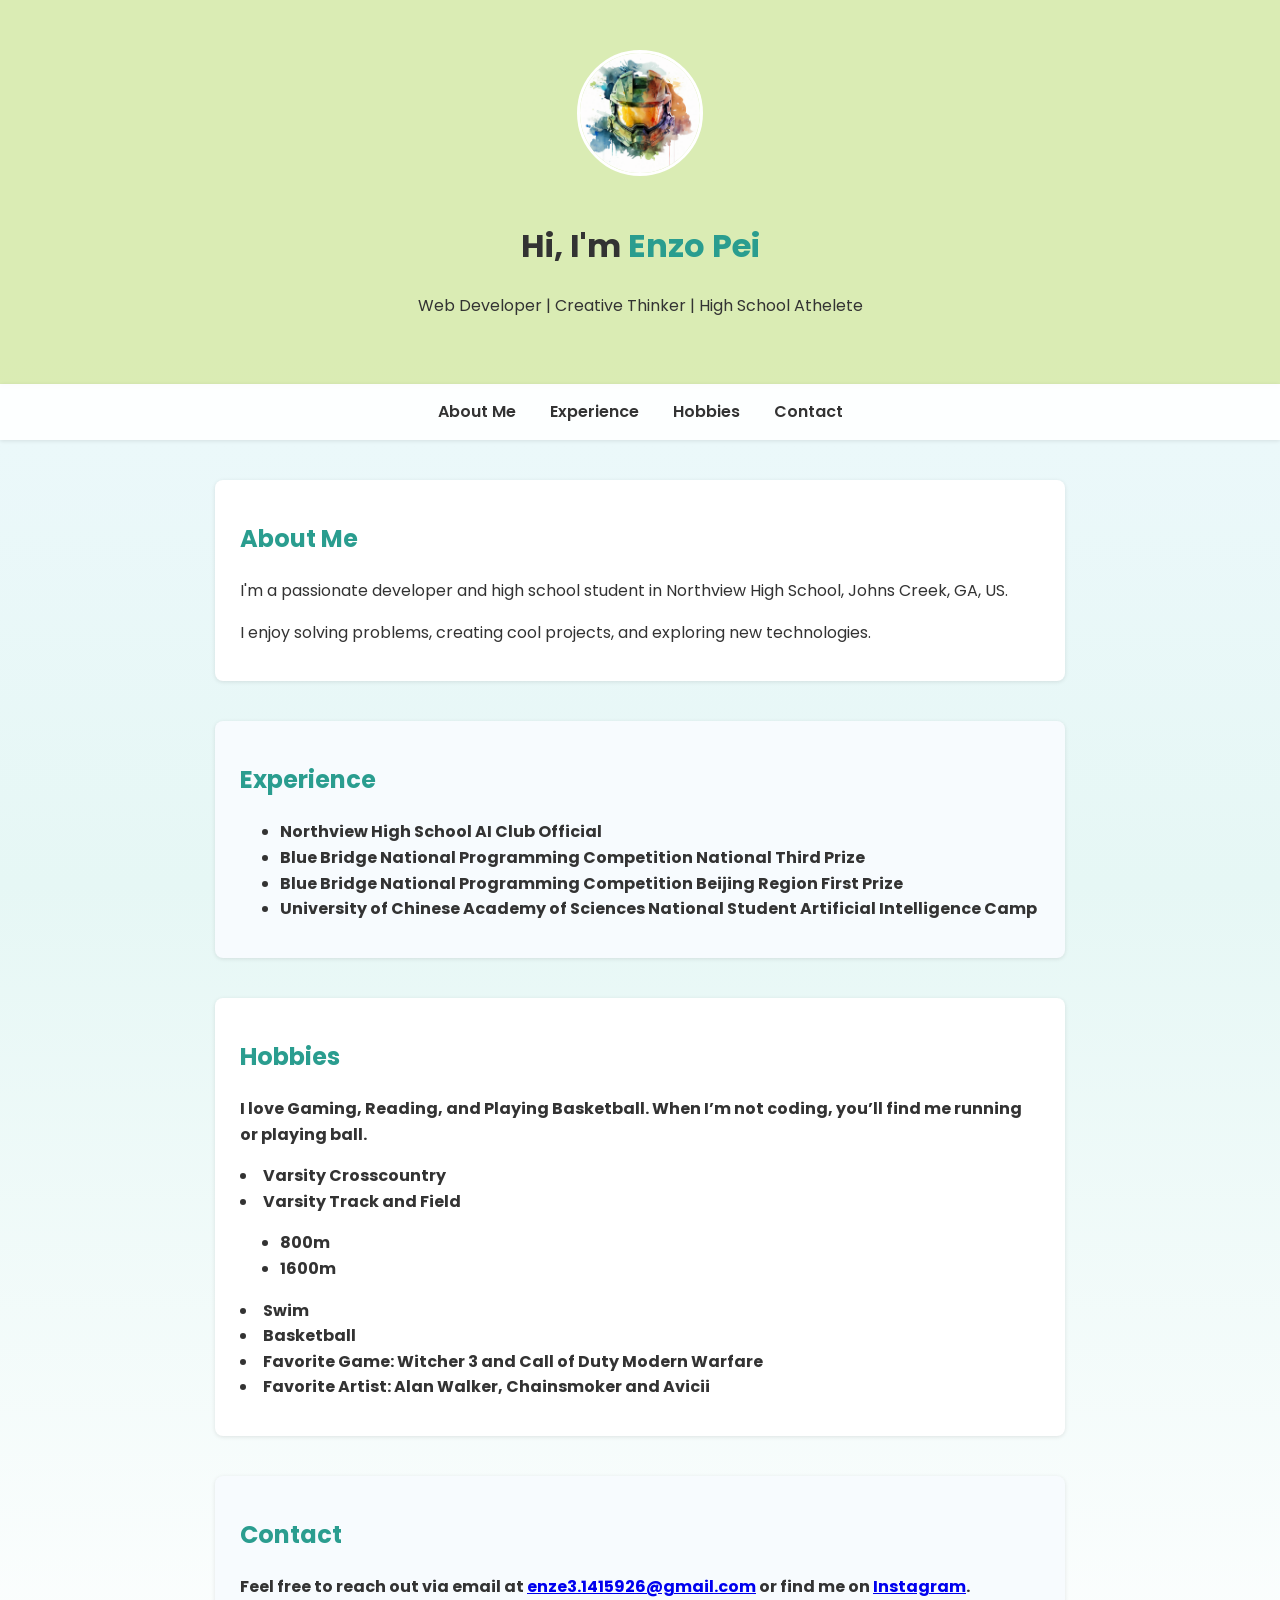
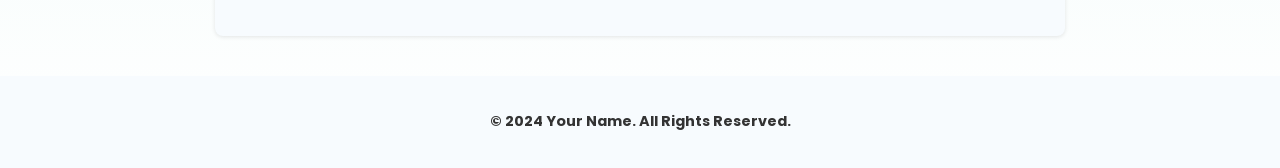
==== index.html @ a7d37947 "Add files via upload" ====
<!DOCTYPE html>
<html lang="en">
<head>
  <meta charset="UTF-8">
  <meta name="viewport" content="width=device-width, initial-scale=1.0">
  <title>Personal Website</title>
  <link rel="stylesheet" href="styles.css">
  <link href="https://fonts.googleapis.com/css2?family=Poppins:wght@300;400;600&display=swap" rel="stylesheet">
  
</head>
<body>
  <header>
    <div class="profile">
      <img src="photo.png" alt="Your Photo">
    </div>
    <h1 id="title">Hi, I'm <span>Enzo Pei</span></h1>
    <p id="tagline">Web Developer | Creative Thinker | High School Athelete</p>
  </header>

  <nav>
    <a href="#about">About Me</a>
    <a href="#experience">Experience</a>
    <a href="#hobbies">Hobbies</a>
    <a href="#contact">Contact</a>
  </nav>

  <section id="about">
    <h2>About Me</h2>
    <p>I'm a passionate developer and high school student in Northview High School, Johns Creek, GA, US. </p> <p>I enjoy solving problems, creating cool projects, and exploring new technologies.</p>
  </section>

  <section id="experience">
    <h2>Experience</h2>
    <ul>
      <li><strong>Northview High School AI Club Official</li>
      <li><strong>Blue Bridge National Programming Competition National Third Prize</li>
      <li><strong>Blue Bridge National Programming Competition Beijing Region First Prize</li>
      <li><strong>University of Chinese Academy of Sciences National Student Artificial Intelligence Camp</li>
    </ul>
  </section>

  <section id="hobbies">
    <h2>Hobbies</h2>
    <p>I love Gaming, Reading, and Playing Basketball. When I’m not coding, you’ll find me running or playing ball.</p>
    <p>
        <li>Varsity Crosscountry</li>
        <li>Varsity Track and Field
            <ul>
                <li>800m</li>
                <li>1600m</li>
            </ul>
        </li>
        <li>
            Swim
        </li>
        <li>
            Basketball
        </li>
        <li>
            Favorite Game: Witcher 3 and Call of Duty Modern Warfare
        </li>
        <li>
            Favorite Artist: Alan Walker, Chainsmoker and Avicii
        </li>
    </p>

  </section>

  <section id="contact">
    <h2>Contact</h2>
    <p>Feel free to reach out via email at <a href="enze3.1415926@gmail.com">enze3.1415926@gmail.com</a> or find me on <a href="https://www.instagram.com/enzo_p3.14/">Instagram</a>.</p>
  </section>

  <footer>
    <p>© 2024 Your Name. All Rights Reserved.</p>
  </footer>

  <script src="script.js"></script>
</body>
</html>
---- styles.css ----
/* General Styles */
body {
  font-family: 'Poppins', sans-serif;
  margin: 0;
  padding: 0;
  color: #333;
  background: linear-gradient(to bottom, #f0f9ff, #e6f7f5, #ffffff); /* Gradient background */
  line-height: 1.6;
  overflow-x: hidden;
}

header {
  text-align: center;
  padding: 50px 20px;
  background: rgba(217, 235, 172, 0.9); /* Slight transparency for header */
  color: #333;
  box-shadow: 0 2px 4px rgba(0, 0, 0, 0.1);
}

header .profile img {
  width: 120px;
  height: 120px;
  border-radius: 50%;
  border: 3px solid #ffffff;
  margin-bottom: 15px;
}

header h1 span {
  color: #2a9d8f;
}

nav {
  text-align: center;
  padding: 15px 0;
  background: rgba(255, 255, 255, 0.9);
  box-shadow: 0 1px 4px rgba(0, 0, 0, 0.1);
  position: sticky;
  top: 0;
  z-index: 1000;
}

nav a {
  margin: 0 15px;
  text-decoration: none;
  color: #333;
  font-weight: 600;
}

nav a:hover {
  color: #2a9d8f;
}

section {
  max-width: 800px;
  margin: 40px auto;
  padding: 20px 25px;
  background: #ffffff;
  border-radius: 8px;
  box-shadow: 0 1px 4px rgba(0, 0, 0, 0.1);
}

section:nth-child(even) {
  background: #f7fbfe;
}

section h2 {
  color: #2a9d8f;
}

footer {
  text-align: center;
  padding: 20px;
  background: #f7fbfe;
  color: #333;
  font-size: 0.9rem;
  margin-top: 30px;
}

/* Mobile Styles */
@media (max-width: 768px) {
  header {
    padding: 30px;
  }

  header .profile img {
    width: 90px;
    height: 90px;
  }

  nav a {
    margin: 0 10px;
  }

  section {
    margin: 20px auto;
    padding: 15px;
  }
}
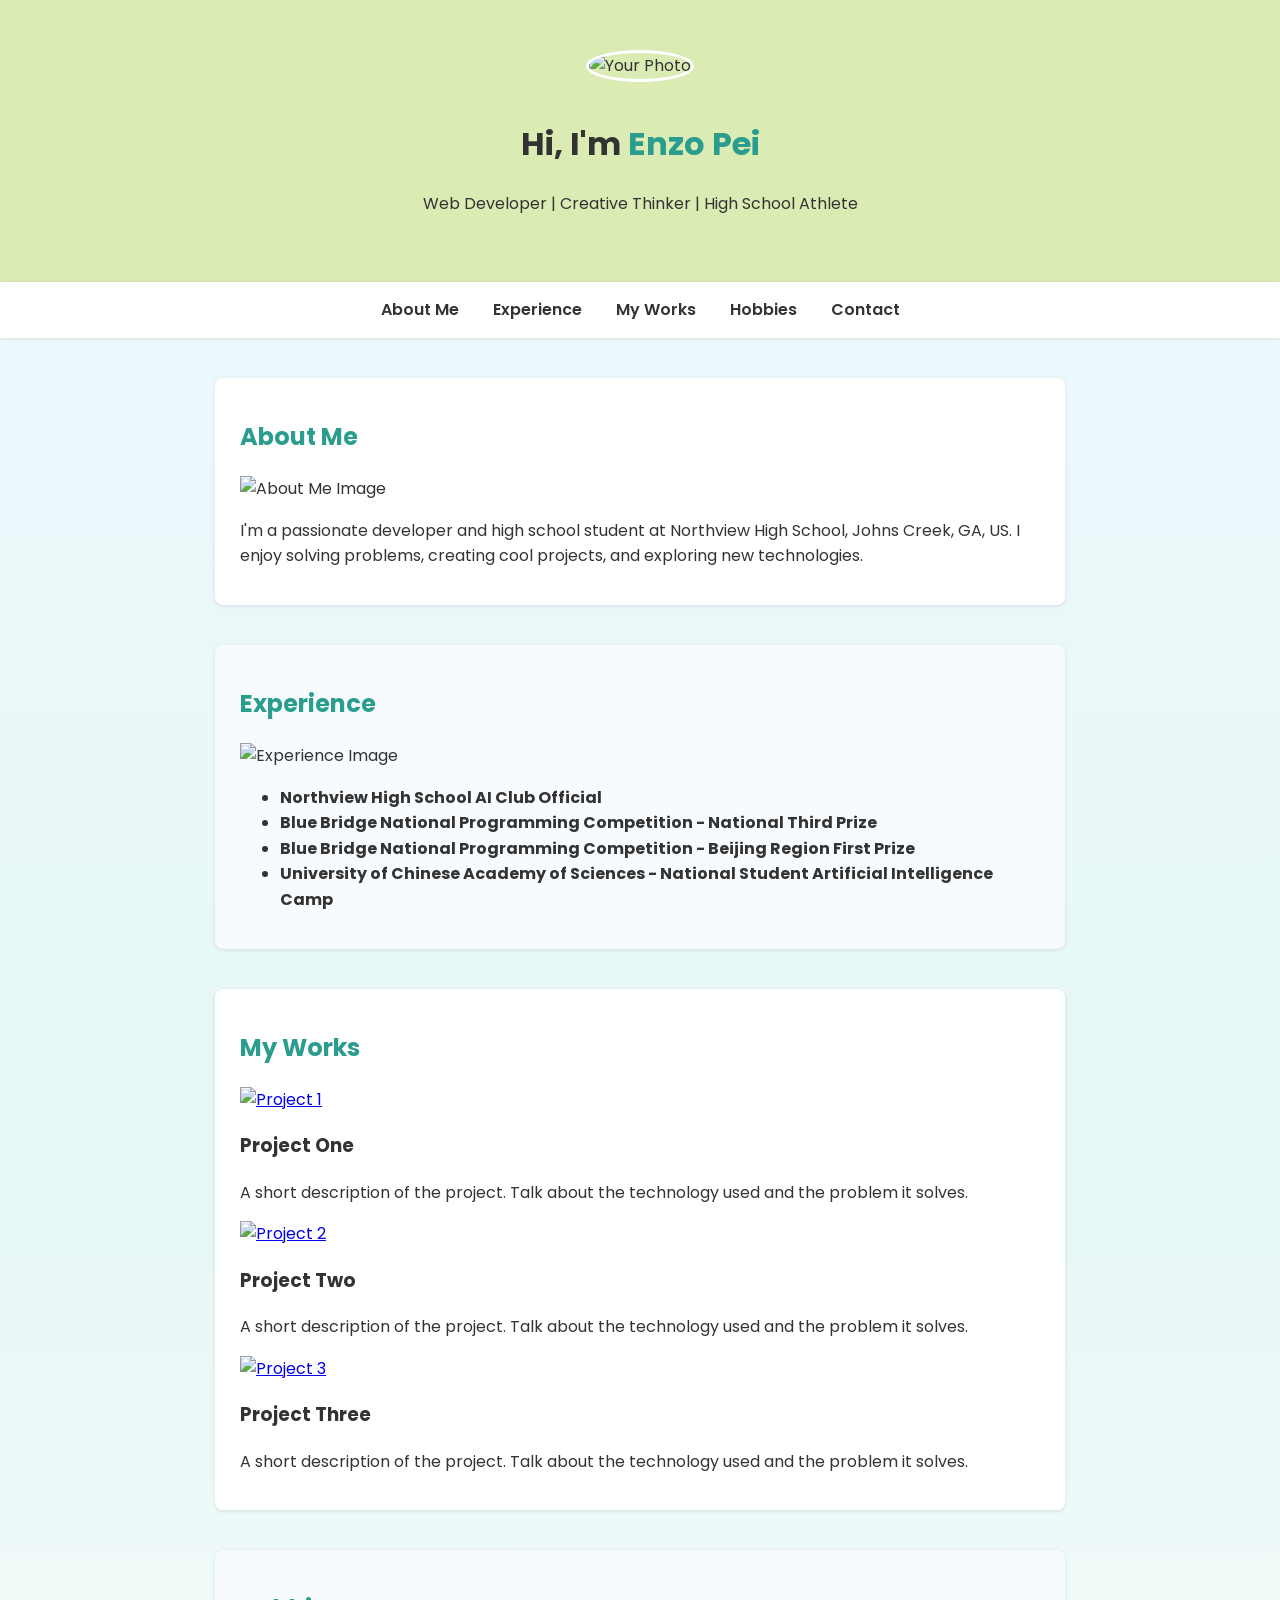
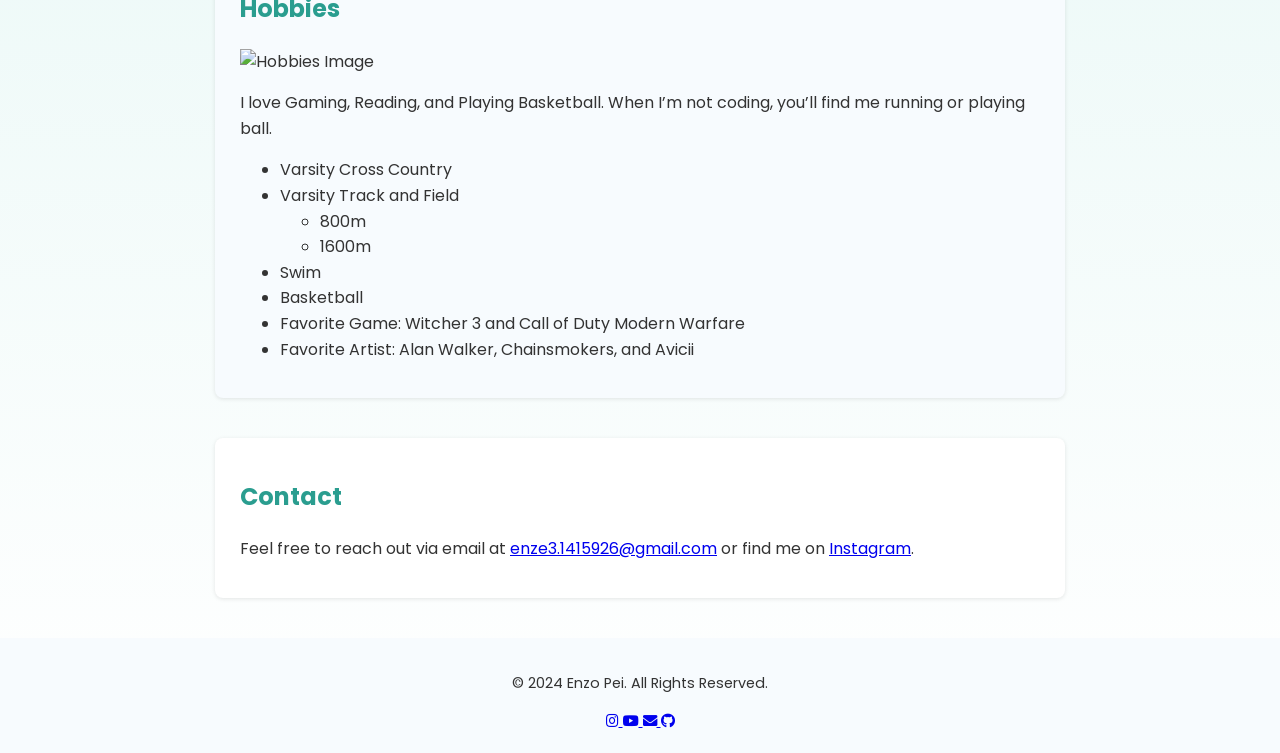
==== commit 4663c9da: "Update index.html" ====
--- a/index.html
+++ b/index.html
@@ -6,73 +6,121 @@
   <title>Personal Website</title>
   <link rel="stylesheet" href="styles.css">
   <link href="https://fonts.googleapis.com/css2?family=Poppins:wght@300;400;600&display=swap" rel="stylesheet">
-  
+  <!-- Add Font Awesome for icons -->
+  <link href="https://cdnjs.cloudflare.com/ajax/libs/font-awesome/5.15.4/css/all.min.css" rel="stylesheet">
 </head>
 <body>
   <header>
     <div class="profile">
-      <img src="photo.png" alt="Your Photo">
+      <img src="images/photo.png" alt="Your Photo">
     </div>
     <h1 id="title">Hi, I'm <span>Enzo Pei</span></h1>
-    <p id="tagline">Web Developer | Creative Thinker | High School Athelete</p>
+    <p id="tagline">Web Developer | Creative Thinker | High School Athlete</p>
   </header>
 
   <nav>
     <a href="#about">About Me</a>
     <a href="#experience">Experience</a>
+    <a href="#works">My Works</a>
     <a href="#hobbies">Hobbies</a>
     <a href="#contact">Contact</a>
   </nav>
 
   <section id="about">
     <h2>About Me</h2>
-    <p>I'm a passionate developer and high school student in Northview High School, Johns Creek, GA, US. </p> <p>I enjoy solving problems, creating cool projects, and exploring new technologies.</p>
+    <div class="about-content">
+      <img src="images/about_me.jpeg" alt="About Me Image" class="section-img">
+      <p>I'm a passionate developer and high school student at Northview High School, Johns Creek, GA, US. I enjoy solving problems, creating cool projects, and exploring new technologies.</p>
+    </div>
   </section>
 
   <section id="experience">
     <h2>Experience</h2>
-    <ul>
-      <li><strong>Northview High School AI Club Official</li>
-      <li><strong>Blue Bridge National Programming Competition National Third Prize</li>
-      <li><strong>Blue Bridge National Programming Competition Beijing Region First Prize</li>
-      <li><strong>University of Chinese Academy of Sciences National Student Artificial Intelligence Camp</li>
-    </ul>
+    <div class="experience-content">
+      <img src="images/experience.png" alt="Experience Image" class="section-img">
+      <ul>
+        <li><strong>Northview High School AI Club Official</strong></li>
+        <li><strong>Blue Bridge National Programming Competition - National Third Prize</strong></li>
+        <li><strong>Blue Bridge National Programming Competition - Beijing Region First Prize</strong></li>
+        <li><strong>University of Chinese Academy of Sciences - National Student Artificial Intelligence Camp</strong></li>
+      </ul>
+    </div>
+  </section>
+
+  <section id="works">
+    <h2>My Works</h2>
+    <div class="works-grid">
+      <!-- Project 1 -->
+      <div class="work-item">
+        <a href="https://courageous-croquembouche-1b02f8.netlify.app/">
+            <img src="images/heart.png" alt="Project 1" class="section-img">
+          </a>
+        <h3>Project One</h3>
+        <p>A short description of the project. Talk about the technology used and the problem it solves.</p>
+      </div>
+
+      <!-- Project 2 -->
+      <div class="work-item">
+        <a href="https://chromewebstore.google.com/detail/what-to-eat-extensions/ipfhnmaiojadgiefmnigcmcjinhgbhdd?hl=en-US&utm_source=ext_sidebar">
+            <img src="images/what_to_eat.png" alt="Project 2" class="section-img">
+          </a>
+        <h3>Project Two</h3>
+        <p>A short description of the project. Talk about the technology used and the problem it solves.</p>
+      </div>
+
+      <!-- Project 3 -->
+      <div class="work-item">
+        <a href="https://link-to-your-project3.com">
+            <img src="images/project3.jpg" alt="Project 3" class="section-img">
+          </a>
+        <h3>Project Three</h3>
+        <p>A short description of the project. Talk about the technology used and the problem it solves.</p>
+      </div>
+    </div>
   </section>
 
   <section id="hobbies">
     <h2>Hobbies</h2>
-    <p>I love Gaming, Reading, and Playing Basketball. When I’m not coding, you’ll find me running or playing ball.</p>
-    <p>
-        <li>Varsity Crosscountry</li>
+    <div class="hobbies-content">
+      <img src="images/IMG_3986.jpg" alt="Hobbies Image" class="section-img">
+      <p>I love Gaming, Reading, and Playing Basketball. When I’m not coding, you’ll find me running or playing ball.</p>
+      <ul>
+        <li>Varsity Cross Country</li>
         <li>Varsity Track and Field
-            <ul>
-                <li>800m</li>
-                <li>1600m</li>
-            </ul>
+          <ul>
+            <li>800m</li>
+            <li>1600m</li>
+          </ul>
         </li>
-        <li>
-            Swim
-        </li>
-        <li>
-            Basketball
-        </li>
-        <li>
-            Favorite Game: Witcher 3 and Call of Duty Modern Warfare
-        </li>
-        <li>
-            Favorite Artist: Alan Walker, Chainsmoker and Avicii
-        </li>
-    </p>
-
+        <li>Swim</li>
+        <li>Basketball</li>
+        <li>Favorite Game: Witcher 3 and Call of Duty Modern Warfare</li>
+        <li>Favorite Artist: Alan Walker, Chainsmokers, and Avicii</li>
+      </ul>
+    </div>
   </section>
 
   <section id="contact">
     <h2>Contact</h2>
-    <p>Feel free to reach out via email at <a href="enze3.1415926@gmail.com">enze3.1415926@gmail.com</a> or find me on <a href="https://www.instagram.com/enzo_p3.14/">Instagram</a>.</p>
+    <p>Feel free to reach out via email at <a href="mailto:enze3.1415926@gmail.com">enze3.1415926@gmail.com</a> or find me on <a href="https://www.instagram.com/enzo_p3.14/">Instagram</a>.</p>
   </section>
 
   <footer>
-    <p>© 2024 Your Name. All Rights Reserved.</p>
+    <p>© 2024 Enzo Pei. All Rights Reserved.</p>
+    <div class="social-links">
+      <a href="https://www.instagram.com/enzo_p3.14/" target="_blank">
+        <i class="fab fa-instagram"></i>
+      </a>
+      <a href="https://www.youtube.com/channel/your-channel-link" target="_blank">
+        <i class="fab fa-youtube"></i>
+      </a>
+      <a href="mailto:enze3.1415926@gmail.com">
+        <i class="fas fa-envelope"></i>
+      </a>
+      <a href="https://github.com/EnzePei" target="_blank">
+        <i class="fab fa-github"></i>
+      </a>
+    </div>
   </footer>
 
   <script src="script.js"></script>
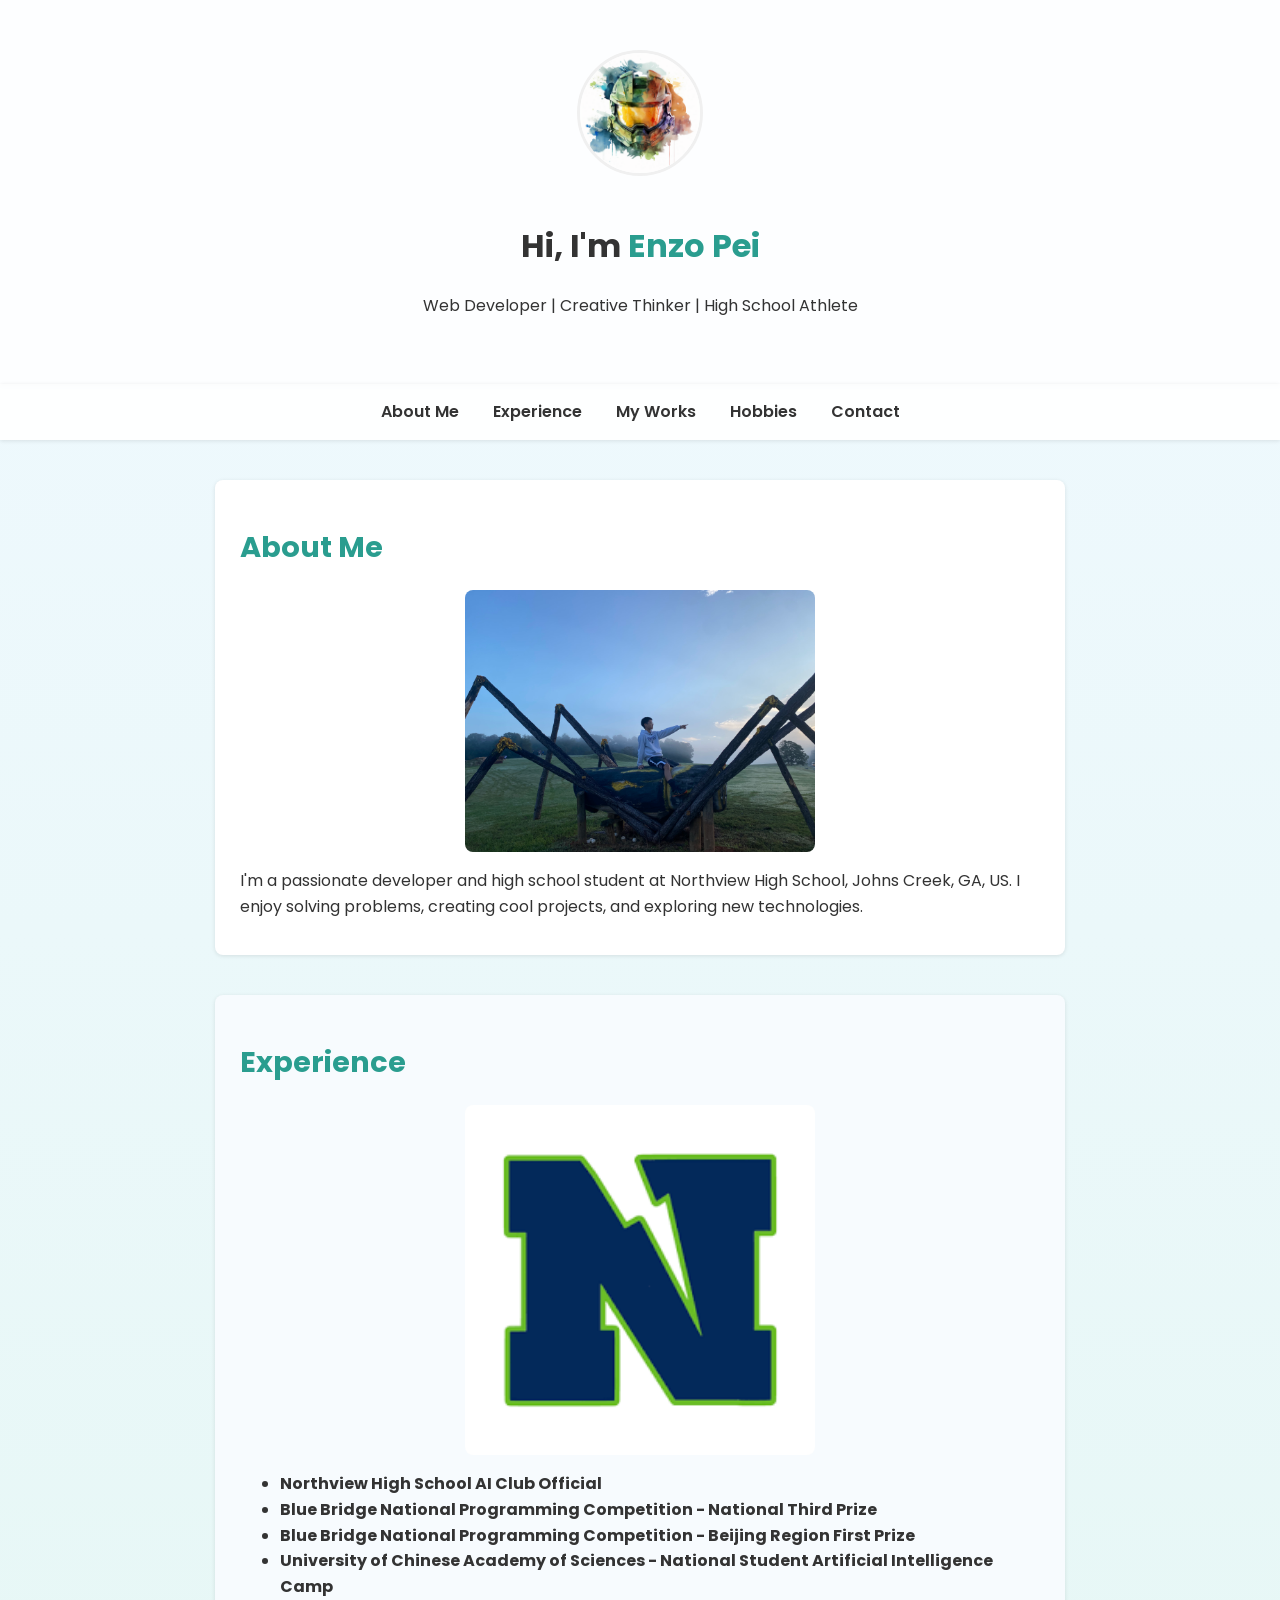
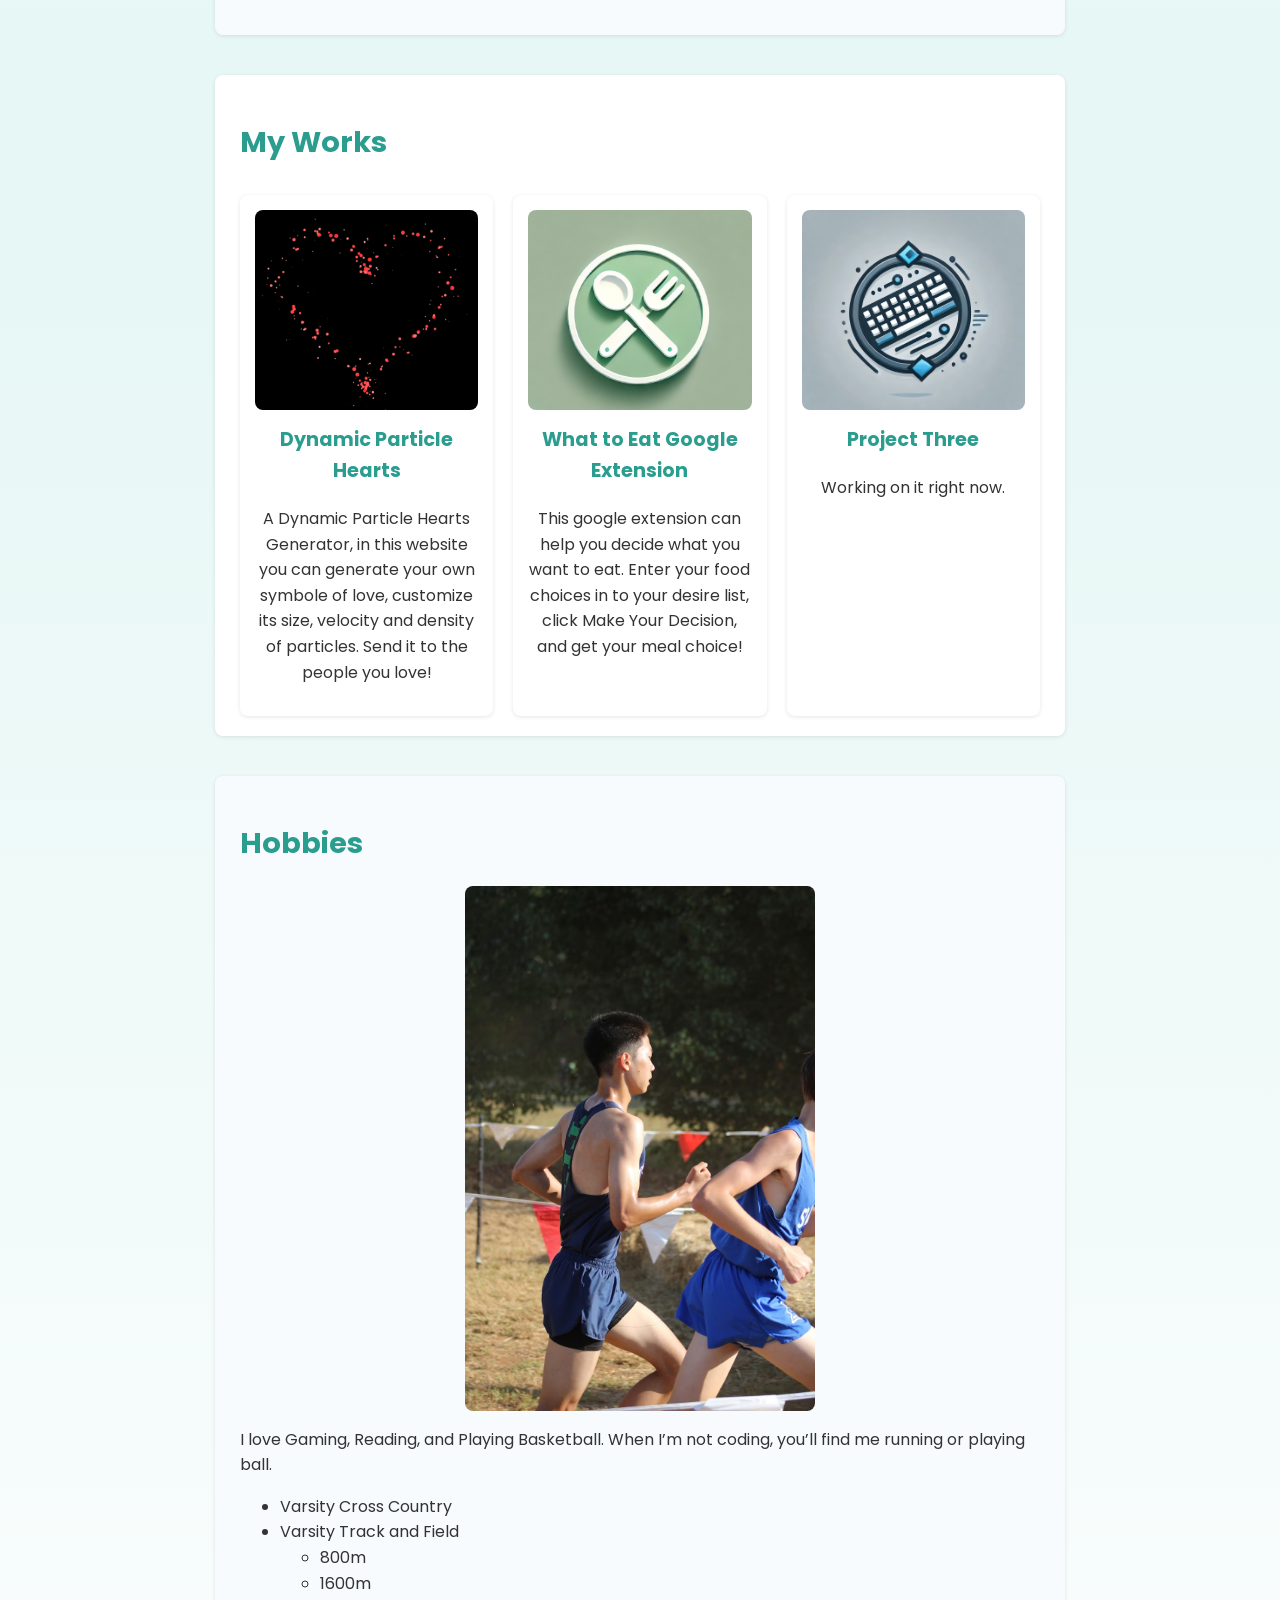
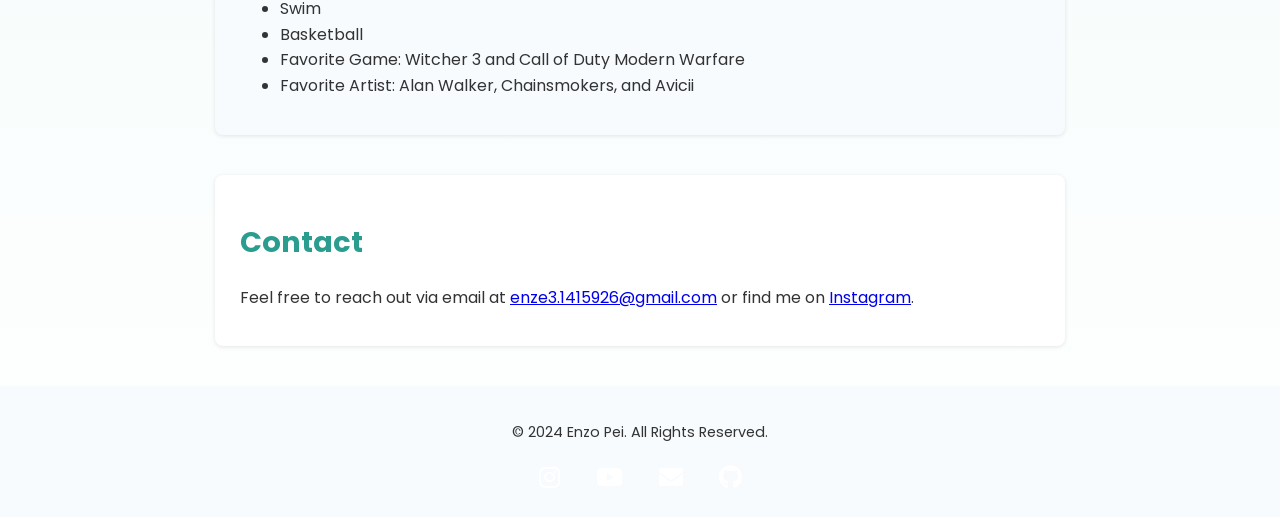
==== commit 0a7d876a: "Update index.html" ====
--- a/index.html
+++ b/index.html
@@ -52,11 +52,11 @@
     <div class="works-grid">
       <!-- Project 1 -->
       <div class="work-item">
-        <a href="https://courageous-croquembouche-1b02f8.netlify.app/">
+        <a href="https://createyourheart.netlify.app/">
             <img src="images/heart.png" alt="Project 1" class="section-img">
           </a>
-        <h3>Project One</h3>
-        <p>A short description of the project. Talk about the technology used and the problem it solves.</p>
+        <h3>Dynamic Particle Hearts</h3>
+        <p>A Dynamic Particle Hearts Generator, in this website you can generate your own symbole of love, customize its size, velocity and density of particles. Send it to the people you love!</p>
       </div>
 
       <!-- Project 2 -->
@@ -64,17 +64,17 @@
         <a href="https://chromewebstore.google.com/detail/what-to-eat-extensions/ipfhnmaiojadgiefmnigcmcjinhgbhdd?hl=en-US&utm_source=ext_sidebar">
             <img src="images/what_to_eat.png" alt="Project 2" class="section-img">
           </a>
-        <h3>Project Two</h3>
-        <p>A short description of the project. Talk about the technology used and the problem it solves.</p>
+        <h3>What to Eat Google Extension</h3>
+        <p>This google extension can help you decide what you want to eat. Enter your food choices in to your desire list, click Make Your Decision, and get your meal choice!</p>
       </div>
 
       <!-- Project 3 -->
       <div class="work-item">
         <a href="https://link-to-your-project3.com">
-            <img src="images/project3.jpg" alt="Project 3" class="section-img">
+            <img src="images/project_three.jpg" alt="Project 3" class="section-img">
           </a>
         <h3>Project Three</h3>
-        <p>A short description of the project. Talk about the technology used and the problem it solves.</p>
+        <p>Working on it right now.</p>
       </div>
     </div>
   </section>
--- a/styles.css
+++ b/styles.css
@@ -4,15 +4,14 @@
   margin: 0;
   padding: 0;
   color: #333;
-  background: linear-gradient(to bottom, #f0f9ff, #e6f7f5, #ffffff); /* Gradient background */
+  background: linear-gradient(to bottom, #f0f9ff, #e6f7f5, #ffffff); /* Soft gradient */
   line-height: 1.6;
-  overflow-x: hidden;
 }
 
 header {
   text-align: center;
   padding: 50px 20px;
-  background: rgba(217, 235, 172, 0.9); /* Slight transparency for header */
+  background: rgba(255, 255, 255, 0.9);
   color: #333;
   box-shadow: 0 2px 4px rgba(0, 0, 0, 0.1);
 }
@@ -21,7 +20,7 @@
   width: 120px;
   height: 120px;
   border-radius: 50%;
-  border: 3px solid #ffffff;
+  border: 3px solid #f0f0f0;
   margin-bottom: 15px;
 }
 
@@ -44,6 +43,7 @@
   text-decoration: none;
   color: #333;
   font-weight: 600;
+  font-size: 1rem;
 }
 
 nav a:hover {
@@ -65,6 +65,89 @@
 
 section h2 {
   color: #2a9d8f;
+  font-size: 1.8rem;
+  margin-bottom: 20px;
+}
+
+/* Layout for Text and Image Sections with Unique Layouts */
+.content-section {
+  display: flex;
+  flex-wrap: wrap;
+  justify-content: space-between;
+  gap: 30px;
+}
+
+.text-section {
+  flex: 1;
+  padding: 15px;
+}
+
+.image-section {
+  flex: 1;
+  text-align: center;
+}
+
+.section-img {
+  width: 100%;
+  max-width: 350px;
+  height: auto;
+  border-radius: 8px;
+  display: block;
+  margin-left: auto;
+  margin-right: auto;
+}
+
+/* Unique Layouts for Each Section */
+.about-layout {
+  flex-direction: row;
+}
+
+.experience-layout {
+  flex-direction: row-reverse;
+}
+
+.hobbies-layout {
+  flex-direction: column;
+  align-items: center;
+}
+
+.works-layout {
+  display: block;
+  text-align: center;
+}
+
+.contact-layout {
+  flex-direction: row-reverse;
+}
+
+/* Works Section Grid */
+#works .works-grid {
+  display: grid;
+  grid-template-columns: repeat(auto-fill, minmax(250px, 1fr));
+  gap: 20px;
+  margin-top: 30px;
+}
+
+#works .work-item {
+  background: #ffffff;
+  padding: 15px;
+  text-align: center;
+  border-radius: 8px;
+  box-shadow: 0 1px 4px rgba(0, 0, 0, 0.1);
+}
+
+#works .work-item img {
+  width: 100%;        /* Makes the image fill the container width */
+  height: 200px;      /* Fixed height for uniformity */
+  object-fit: cover;  /* Ensures the image maintains its aspect ratio while filling the box */
+  border-radius: 8px;
+  margin-bottom: 15px;
+}
+
+#works .work-item h3 {
+  color: #2a9d8f;
+  font-size: 1.2rem;
+  margin-top: 10px;
 }
 
 footer {
@@ -76,23 +159,117 @@
   margin-top: 30px;
 }
 
+/* Social Media Icons */
+.social-links {
+  margin-top: 15px;
+}
+
+.social-links a {
+  margin: 0 15px;
+  color: white;
+  font-size: 1.5rem;
+  text-decoration: none;
+}
+
+.social-links a:hover {
+  color: #f4a261;
+}
+
 /* Mobile Styles */
 @media (max-width: 768px) {
+  /* Header */
   header {
-    padding: 30px;
-  }
-
-  header .profile img {
-    width: 90px;
-    height: 90px;
-  }
-
+    padding: 40px 20px;
+  }
+
+  header h1 {
+    font-size: 1.5rem;
+  }
+
+  header p {
+    font-size: 1rem;
+  }
+
+  /* Navigation */
   nav a {
+    font-size: 0.9rem;
     margin: 0 10px;
   }
 
+  /* Sections */
   section {
+    padding: 15px;
     margin: 20px auto;
-    padding: 15px;
-  }
-}
+  }
+
+  section h2 {
+    font-size: 1.5rem;
+  }
+
+  /* Content Section */
+  .content-section {
+    flex-direction: column;
+    align-items: center;
+  }
+
+  /* Image and Text Sections */
+  .section-img {
+    max-width: 100%;
+  }
+
+  /* Works Grid */
+  #works .works-grid {
+    grid-template-columns: 1fr 1fr;
+  }
+
+  /* Footer */
+  footer {
+    text-align: center;
+    padding: 20px;
+    background: #f7fbfe;
+    color: #333;
+    font-size: 0.9rem;
+    margin-top: 30px;
+  }
+
+  /* Social Links */
+  .social-links {
+    text-align: center;
+  }
+
+  .social-links a {
+    font-size: 1.5rem;
+    margin: 0 10px;
+  }
+}
+
+/* Very Small Screens (Mobile Portrait) */
+@media (max-width: 480px) {
+  header h1 {
+    font-size: 1.3rem;
+  }
+
+  nav a {
+    font-size: 0.8rem;
+    margin: 0 8px;
+  }
+
+  section {
+    padding: 10px;
+    margin: 10px auto;
+  }
+
+  section h2 {
+    font-size: 1.3rem;
+  }
+
+  .social-links a {
+    font-size: 1.2rem;
+    margin: 0 10px;
+  }
+
+  /* Works Grid for Small Screens */
+  #works .works-grid {
+    grid-template-columns: 1fr;
+  }
+}
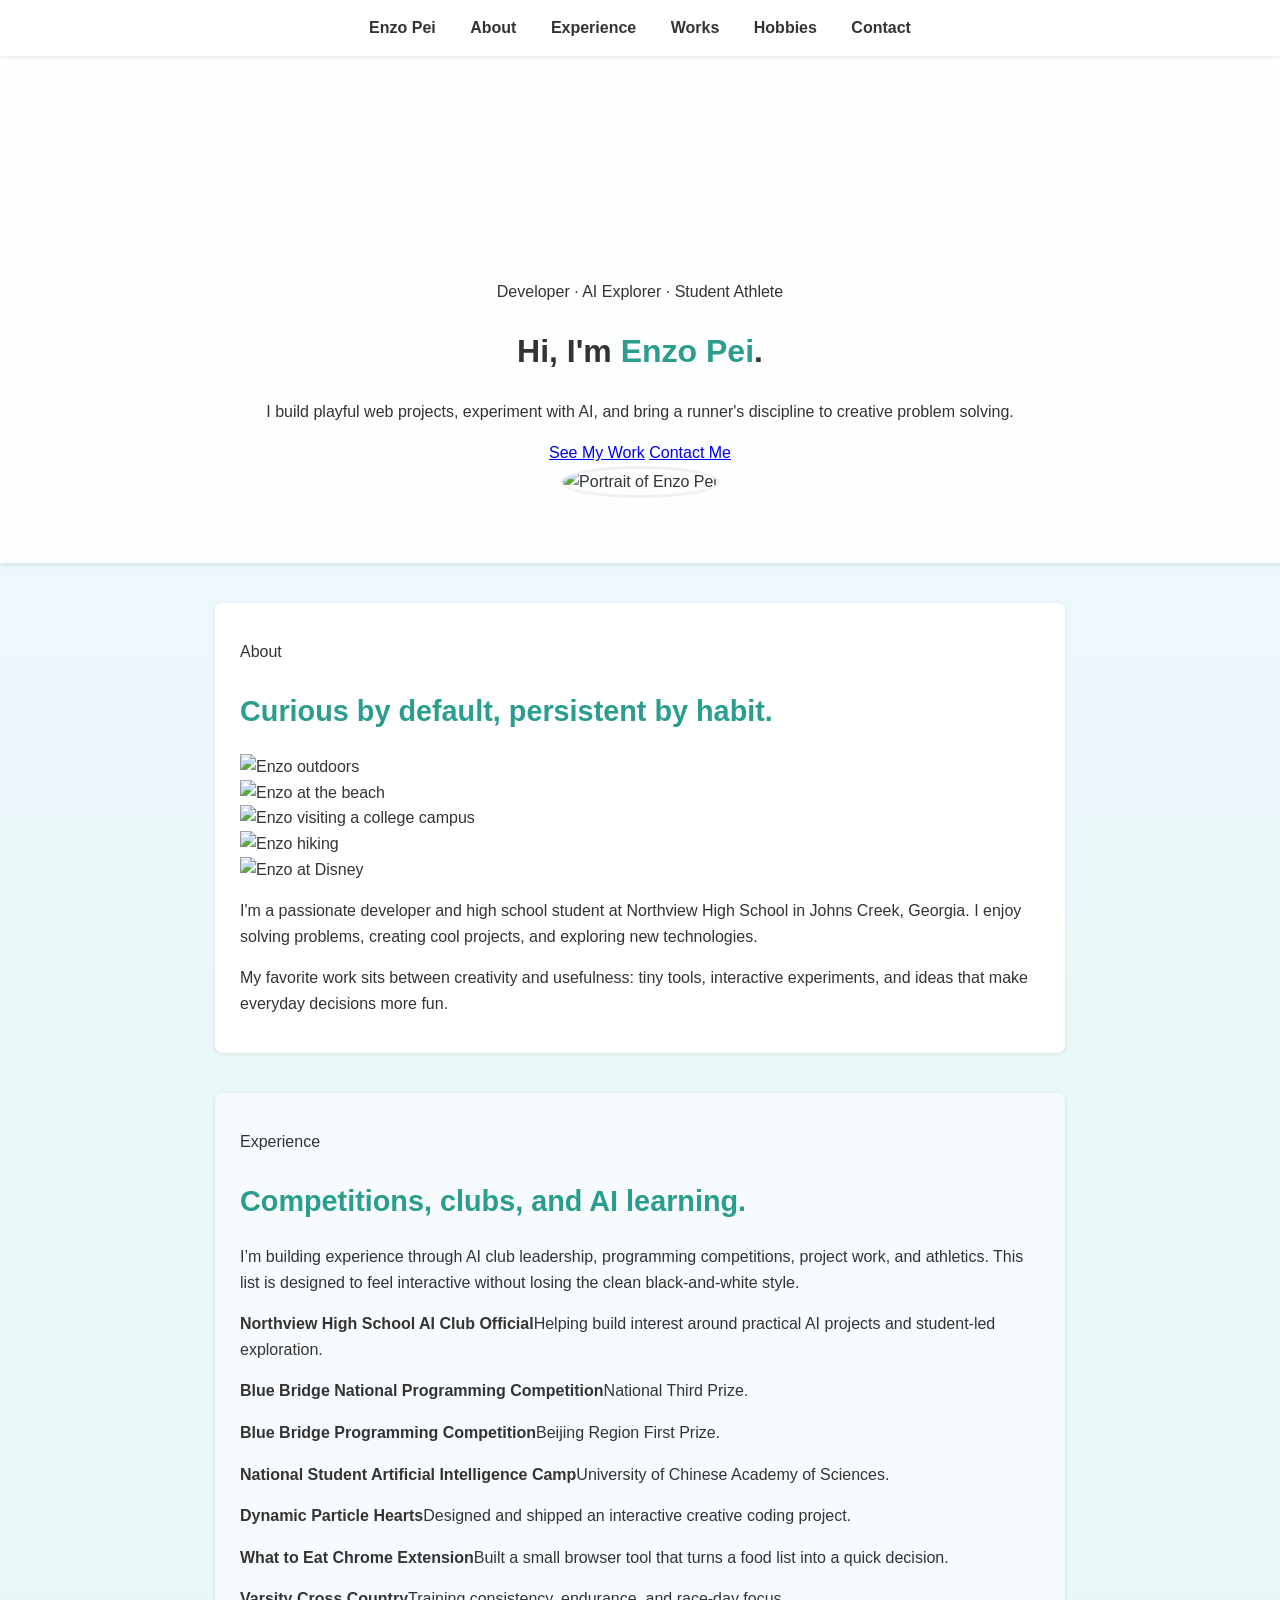
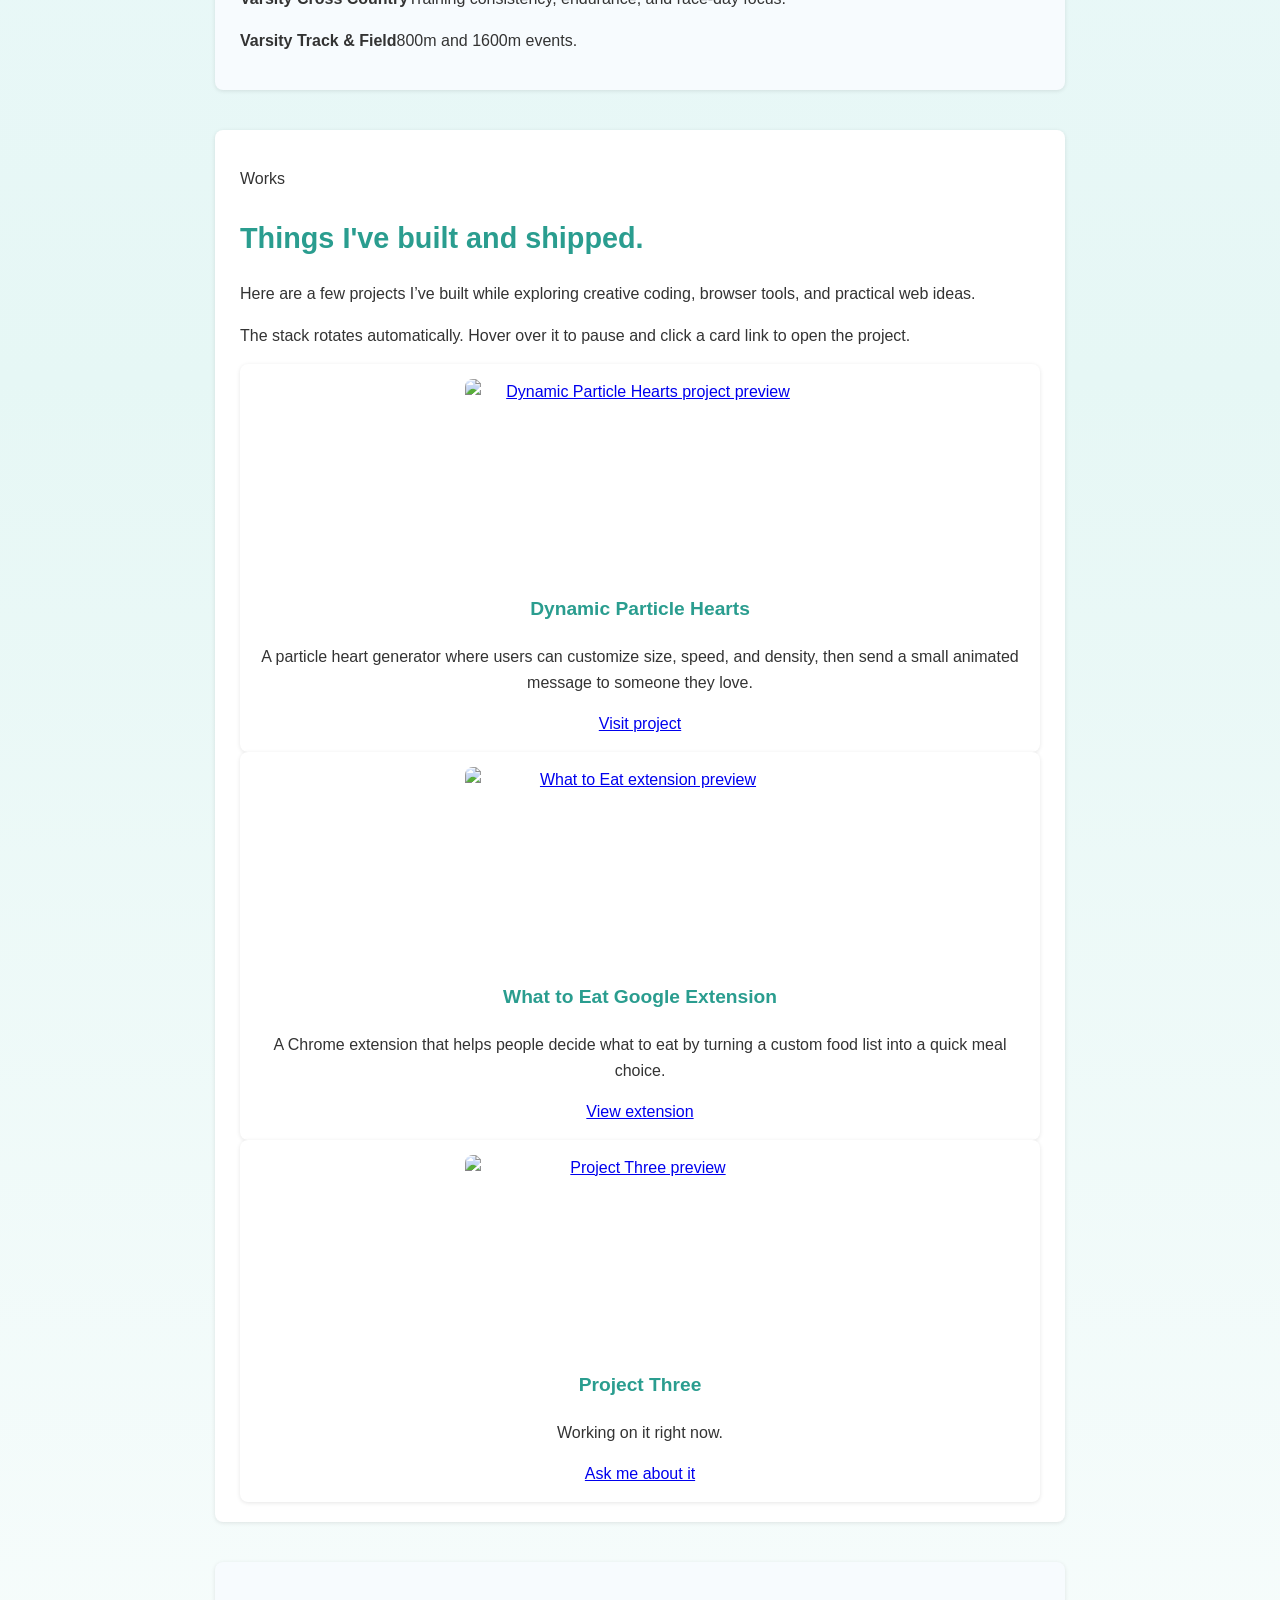
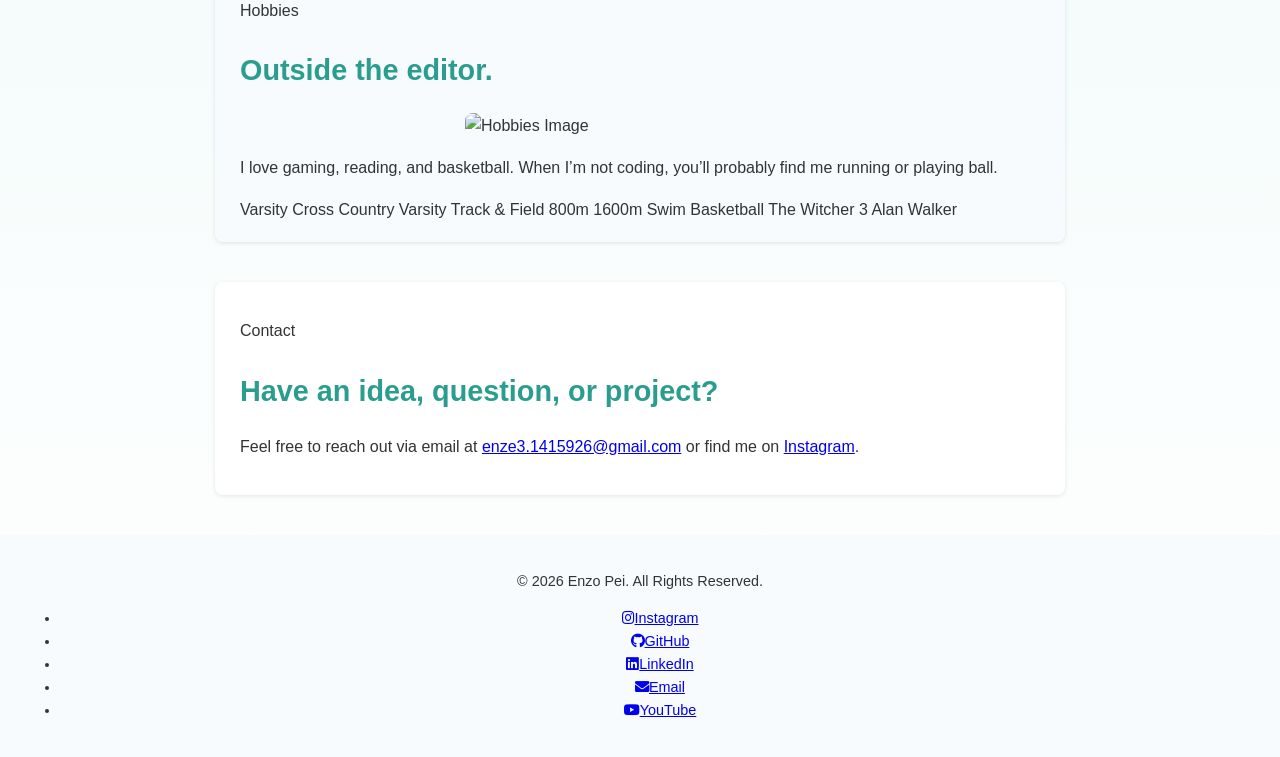
==== commit 369878e6: "Update index.html" ====
--- a/index.html
+++ b/index.html
@@ -3,126 +3,242 @@
 <head>
   <meta charset="UTF-8">
   <meta name="viewport" content="width=device-width, initial-scale=1.0">
-  <title>Personal Website</title>
+  <title>Enzo Pei | Developer & Student Athlete</title>
   <link rel="stylesheet" href="styles.css">
-  <link href="https://fonts.googleapis.com/css2?family=Poppins:wght@300;400;600&display=swap" rel="stylesheet">
-  <!-- Add Font Awesome for icons -->
   <link href="https://cdnjs.cloudflare.com/ajax/libs/font-awesome/5.15.4/css/all.min.css" rel="stylesheet">
 </head>
 <body>
-  <header>
-    <div class="profile">
-      <img src="images/photo.png" alt="Your Photo">
-    </div>
-    <h1 id="title">Hi, I'm <span>Enzo Pei</span></h1>
-    <p id="tagline">Web Developer | Creative Thinker | High School Athlete</p>
-  </header>
-
   <nav>
-    <a href="#about">About Me</a>
+    <a class="logo" href="#top">Enzo Pei</a>
+    <a href="#about">About</a>
     <a href="#experience">Experience</a>
-    <a href="#works">My Works</a>
+    <a href="#works">Works</a>
     <a href="#hobbies">Hobbies</a>
     <a href="#contact">Contact</a>
   </nav>
 
+  <header id="top" class="hero">
+    <canvas class="dot-field" aria-hidden="true"></canvas>
+    <div class="hero-copy">
+      <p class="eyebrow">Developer · AI Explorer · Student Athlete</p>
+      <h1 id="title">Hi, I'm <span>Enzo Pei</span>.</h1>
+      <p id="tagline">I build playful web projects, experiment with AI, and bring a runner's discipline to creative problem solving.</p>
+      <div class="hero-actions">
+        <a class="button primary" href="#works">See My Work</a>
+        <a class="button secondary" href="mailto:enze3.1415926@gmail.com">Contact Me</a>
+      </div>
+    </div>
+    <div class="profile">
+      <img src="images/photo.webp" alt="Portrait of Enzo Pei">
+    </div>
+  </header>
+
   <section id="about">
-    <h2>About Me</h2>
+    <div class="section-heading">
+      <p class="eyebrow">About</p>
+      <h2>Curious by default, persistent by habit.</h2>
+    </div>
     <div class="about-content">
-      <img src="images/about_me.jpeg" alt="About Me Image" class="section-img">
-      <p>I'm a passionate developer and high school student at Northview High School, Johns Creek, GA, US. I enjoy solving problems, creating cool projects, and exploring new technologies.</p>
+      <div class="stack-container" data-photo-stack aria-label="About me photo stack">
+        <div class="card-rotate">
+          <div class="photo-stack-card">
+            <img src="images/about_me.webp" alt="Enzo outdoors" class="card-image">
+          </div>
+        </div>
+        <div class="card-rotate">
+          <div class="photo-stack-card">
+            <img src="images/me_beach.webp" alt="Enzo at the beach" class="card-image">
+          </div>
+        </div>
+        <div class="card-rotate">
+          <div class="photo-stack-card">
+            <img src="images/me_college.webp" alt="Enzo visiting a college campus" class="card-image">
+          </div>
+        </div>
+        <div class="card-rotate">
+          <div class="photo-stack-card">
+            <img src="images/me_hike.webp" alt="Enzo hiking" class="card-image">
+          </div>
+        </div>
+        <div class="card-rotate">
+          <div class="photo-stack-card">
+            <img src="images/me_disney.webp" alt="Enzo at Disney" class="card-image">
+          </div>
+        </div>
+      </div>
+      <div>
+        <p>I'm a passionate developer and high school student at Northview High School in Johns Creek, Georgia. I enjoy solving problems, creating cool projects, and exploring new technologies.</p>
+        <p>My favorite work sits between creativity and usefulness: tiny tools, interactive experiments, and ideas that make everyday decisions more fun.</p>
+      </div>
     </div>
   </section>
 
   <section id="experience">
-    <h2>Experience</h2>
+    <div class="section-heading">
+      <p class="eyebrow">Experience</p>
+      <h2>Competitions, clubs, and AI learning.</h2>
+    </div>
     <div class="experience-content">
-      <img src="images/experience.png" alt="Experience Image" class="section-img">
-      <ul>
-        <li><strong>Northview High School AI Club Official</strong></li>
-        <li><strong>Blue Bridge National Programming Competition - National Third Prize</strong></li>
-        <li><strong>Blue Bridge National Programming Competition - Beijing Region First Prize</strong></li>
-        <li><strong>University of Chinese Academy of Sciences - National Student Artificial Intelligence Camp</strong></li>
-      </ul>
+      <div class="experience-copy">
+        <p>I’m building experience through AI club leadership, programming competitions, project work, and athletics. This list is designed to feel interactive without losing the clean black-and-white style.</p>
+      </div>
+      <div class="scroll-list-container" data-animated-list tabindex="0" aria-label="Experience highlights">
+        <div class="scroll-list">
+          <div class="animated-item" data-index="0">
+            <div class="item selected">
+              <p class="item-text"><strong>Northview High School AI Club Official</strong><span>Helping build interest around practical AI projects and student-led exploration.</span></p>
+            </div>
+          </div>
+          <div class="animated-item" data-index="1">
+            <div class="item">
+              <p class="item-text"><strong>Blue Bridge National Programming Competition</strong><span>National Third Prize.</span></p>
+            </div>
+          </div>
+          <div class="animated-item" data-index="2">
+            <div class="item">
+              <p class="item-text"><strong>Blue Bridge Programming Competition</strong><span>Beijing Region First Prize.</span></p>
+            </div>
+          </div>
+          <div class="animated-item" data-index="3">
+            <div class="item">
+              <p class="item-text"><strong>National Student Artificial Intelligence Camp</strong><span>University of Chinese Academy of Sciences.</span></p>
+            </div>
+          </div>
+          <div class="animated-item" data-index="4">
+            <div class="item">
+              <p class="item-text"><strong>Dynamic Particle Hearts</strong><span>Designed and shipped an interactive creative coding project.</span></p>
+            </div>
+          </div>
+          <div class="animated-item" data-index="5">
+            <div class="item">
+              <p class="item-text"><strong>What to Eat Chrome Extension</strong><span>Built a small browser tool that turns a food list into a quick decision.</span></p>
+            </div>
+          </div>
+          <div class="animated-item" data-index="6">
+            <div class="item">
+              <p class="item-text"><strong>Varsity Cross Country</strong><span>Training consistency, endurance, and race-day focus.</span></p>
+            </div>
+          </div>
+          <div class="animated-item" data-index="7">
+            <div class="item">
+              <p class="item-text"><strong>Varsity Track & Field</strong><span>800m and 1600m events.</span></p>
+            </div>
+          </div>
+        </div>
+        <div class="top-gradient" aria-hidden="true"></div>
+        <div class="bottom-gradient" aria-hidden="true"></div>
+      </div>
     </div>
   </section>
 
   <section id="works">
-    <h2>My Works</h2>
-    <div class="works-grid">
-      <!-- Project 1 -->
-      <div class="work-item">
-        <a href="https://createyourheart.netlify.app/">
-            <img src="images/heart.png" alt="Project 1" class="section-img">
+    <div class="section-heading">
+      <p class="eyebrow">Works</p>
+      <h2>Things I've built and shipped.</h2>
+    </div>
+    <div class="works-showcase">
+      <div class="works-intro">
+        <p>Here are a few projects I’ve built while exploring creative coding, browser tools, and practical web ideas.</p>
+        <p>The stack rotates automatically. Hover over it to pause and click a card link to open the project.</p>
+      </div>
+
+      <div class="card-swap-container" data-card-swap aria-label="Featured projects">
+        <div class="work-item">
+          <a href="https://createyourheart.netlify.app/" target="_blank" rel="noopener noreferrer">
+            <img src="images/heart.webp" alt="Dynamic Particle Hearts project preview" class="section-img">
           </a>
-        <h3>Dynamic Particle Hearts</h3>
-        <p>A Dynamic Particle Hearts Generator, in this website you can generate your own symbole of love, customize its size, velocity and density of particles. Send it to the people you love!</p>
-      </div>
-
-      <!-- Project 2 -->
-      <div class="work-item">
-        <a href="https://chromewebstore.google.com/detail/what-to-eat-extensions/ipfhnmaiojadgiefmnigcmcjinhgbhdd?hl=en-US&utm_source=ext_sidebar">
-            <img src="images/what_to_eat.png" alt="Project 2" class="section-img">
+          <h3>Dynamic Particle Hearts</h3>
+          <p>A particle heart generator where users can customize size, speed, and density, then send a small animated message to someone they love.</p>
+          <a class="text-link" href="https://createyourheart.netlify.app/" target="_blank" rel="noopener noreferrer">Visit project</a>
+        </div>
+
+        <div class="work-item">
+          <a href="https://chromewebstore.google.com/detail/what-to-eat-extensions/ipfhnmaiojadgiefmnigcmcjinhgbhdd?hl=en-US&utm_source=ext_sidebar" target="_blank" rel="noopener noreferrer">
+            <img src="images/what_to_eat.webp" alt="What to Eat extension preview" class="section-img">
           </a>
-        <h3>What to Eat Google Extension</h3>
-        <p>This google extension can help you decide what you want to eat. Enter your food choices in to your desire list, click Make Your Decision, and get your meal choice!</p>
-      </div>
-
-      <!-- Project 3 -->
-      <div class="work-item">
-        <a href="https://link-to-your-project3.com">
-            <img src="images/project_three.jpg" alt="Project 3" class="section-img">
+          <h3>What to Eat Google Extension</h3>
+          <p>A Chrome extension that helps people decide what to eat by turning a custom food list into a quick meal choice.</p>
+          <a class="text-link" href="https://chromewebstore.google.com/detail/what-to-eat-extensions/ipfhnmaiojadgiefmnigcmcjinhgbhdd?hl=en-US&utm_source=ext_sidebar" target="_blank" rel="noopener noreferrer">View extension</a>
+        </div>
+
+        <div class="work-item">
+          <a href="https://link-to-your-project3.com" target="_blank" rel="noopener noreferrer">
+          <img src="images/project_three.webp" alt="Project Three preview" class="section-img">
           </a>
-        <h3>Project Three</h3>
-        <p>Working on it right now.</p>
+          <h3>Project Three</h3>
+          <p>Working on it right now.</p>
+          <a class="text-link" href="#contact">Ask me about it</a>
+        </div>
       </div>
     </div>
   </section>
 
   <section id="hobbies">
-    <h2>Hobbies</h2>
-    <div class="hobbies-content">
-      <img src="images/IMG_3986.jpg" alt="Hobbies Image" class="section-img">
-      <p>I love Gaming, Reading, and Playing Basketball. When I’m not coding, you’ll find me running or playing ball.</p>
-      <ul>
-        <li>Varsity Cross Country</li>
-        <li>Varsity Track and Field
-          <ul>
-            <li>800m</li>
-            <li>1600m</li>
-          </ul>
-        </li>
-        <li>Swim</li>
-        <li>Basketball</li>
-        <li>Favorite Game: Witcher 3 and Call of Duty Modern Warfare</li>
-        <li>Favorite Artist: Alan Walker, Chainsmokers, and Avicii</li>
-      </ul>
+    <div class="section-heading">
+      <p class="eyebrow">Hobbies</p>
+      <h2>Outside the editor.</h2>
+    </div>
+    <div class="split hobbies-content">
+      <img src="images/IMG_3986.webp" alt="Hobbies Image" class="section-img">
+      <div>
+        <p>I love gaming, reading, and basketball. When I’m not coding, you’ll probably find me running or playing ball.</p>
+        <div class="tag-list">
+          <span>Varsity Cross Country</span>
+          <span>Varsity Track & Field</span>
+          <span>800m</span>
+          <span>1600m</span>
+          <span>Swim</span>
+          <span>Basketball</span>
+          <span>The Witcher 3</span>
+          <span>Alan Walker</span>
+        </div>
+      </div>
     </div>
   </section>
 
   <section id="contact">
-    <h2>Contact</h2>
-    <p>Feel free to reach out via email at <a href="mailto:enze3.1415926@gmail.com">enze3.1415926@gmail.com</a> or find me on <a href="https://www.instagram.com/enzo_p3.14/">Instagram</a>.</p>
+    <div class="contact-card">
+      <p class="eyebrow">Contact</p>
+      <h2>Have an idea, question, or project?</h2>
+      <p>Feel free to reach out via email at <a href="mailto:enze3.1415926@gmail.com">enze3.1415926@gmail.com</a> or find me on <a href="https://www.instagram.com/enzo_p3.14/">Instagram</a>.</p>
+    </div>
   </section>
 
   <footer>
-    <p>© 2024 Enzo Pei. All Rights Reserved.</p>
-    <div class="social-links">
-      <a href="https://www.instagram.com/enzo_p3.14/" target="_blank">
-        <i class="fab fa-instagram"></i>
-      </a>
-      <a href="https://www.youtube.com/channel/your-channel-link" target="_blank">
-        <i class="fab fa-youtube"></i>
-      </a>
-      <a href="mailto:enze3.1415926@gmail.com">
-        <i class="fas fa-envelope"></i>
-      </a>
-      <a href="https://github.com/EnzePei" target="_blank">
-        <i class="fab fa-github"></i>
-      </a>
+    <p>© 2026 Enzo Pei. All Rights Reserved.</p>
+    <div class="logoloop logoloop--horizontal logoloop--fade logoloop--scale-hover" data-logo-loop aria-label="Social links">
+      <div class="logoloop__track">
+        <ul class="logoloop__list">
+          <li class="logoloop__item">
+            <a class="logoloop__link" href="https://www.instagram.com/enzo_p3.14/" target="_blank" rel="noopener noreferrer" aria-label="Instagram">
+              <span class="logoloop__node"><i class="fab fa-instagram"></i><span>Instagram</span></span>
+            </a>
+          </li>
+          <li class="logoloop__item">
+            <a class="logoloop__link" href="https://github.com/EnzePei" target="_blank" rel="noopener noreferrer" aria-label="GitHub">
+              <span class="logoloop__node"><i class="fab fa-github"></i><span>GitHub</span></span>
+            </a>
+          </li>
+          <li class="logoloop__item">
+            <a class="logoloop__link" href="https://www.linkedin.com/in/enzo-pei/" target="_blank" rel="noopener noreferrer" aria-label="LinkedIn">
+              <span class="logoloop__node"><i class="fab fa-linkedin"></i><span>LinkedIn</span></span>
+            </a>
+          </li>
+          <li class="logoloop__item">
+            <a class="logoloop__link" href="mailto:enze3.1415926@gmail.com" aria-label="Email">
+              <span class="logoloop__node"><i class="fas fa-envelope"></i><span>Email</span></span>
+            </a>
+          </li>
+          <li class="logoloop__item">
+            <a class="logoloop__link" href="https://www.youtube.com/channel/your-channel-link" target="_blank" rel="noopener noreferrer" aria-label="YouTube">
+              <span class="logoloop__node"><i class="fab fa-youtube"></i><span>YouTube</span></span>
+            </a>
+          </li>
+        </ul>
+      </div>
     </div>
   </footer>
 
-  <script src="script.js"></script>
+  <script src="index.js"></script>
 </body>
 </html>
--- a/styles.css
+++ b/styles.css
@@ -137,9 +137,9 @@
 }
 
 #works .work-item img {
-  width: 100%;        /* Makes the image fill the container width */
-  height: 200px;      /* Fixed height for uniformity */
-  object-fit: cover;  /* Ensures the image maintains its aspect ratio while filling the box */
+  width: 100%;
+  height: 200px; /* Fixed height for uniform images */
+  object-fit: cover; /* Ensures images maintain their aspect ratio while filling space */
   border-radius: 8px;
   margin-bottom: 15px;
 }
@@ -150,6 +150,7 @@
   margin-top: 10px;
 }
 
+/* Footer */
 footer {
   text-align: center;
   padding: 20px;
@@ -166,13 +167,14 @@
 
 .social-links a {
   margin: 0 15px;
-  color: white;
+  color: #2a9d8f; /* Updated default color for visibility */
   font-size: 1.5rem;
   text-decoration: none;
+  transition: color 0.3s ease; /* Smooth color transition on hover */
 }
 
 .social-links a:hover {
-  color: #f4a261;
+  color: #e76f51; /* Distinct hover color for better interactivity */
 }
 
 /* Mobile Styles */
@@ -224,21 +226,13 @@
 
   /* Footer */
   footer {
-    text-align: center;
     padding: 20px;
-    background: #f7fbfe;
-    color: #333;
-    font-size: 0.9rem;
-    margin-top: 30px;
-  }
-
-  /* Social Links */
-  .social-links {
-    text-align: center;
-  }
-
+    font-size: 0.8rem;
+  }
+
+  /* Social Media Icons */
   .social-links a {
-    font-size: 1.5rem;
+    font-size: 1.2rem;
     margin: 0 10px;
   }
 }
@@ -263,11 +257,6 @@
     font-size: 1.3rem;
   }
 
-  .social-links a {
-    font-size: 1.2rem;
-    margin: 0 10px;
-  }
-
   /* Works Grid for Small Screens */
   #works .works-grid {
     grid-template-columns: 1fr;
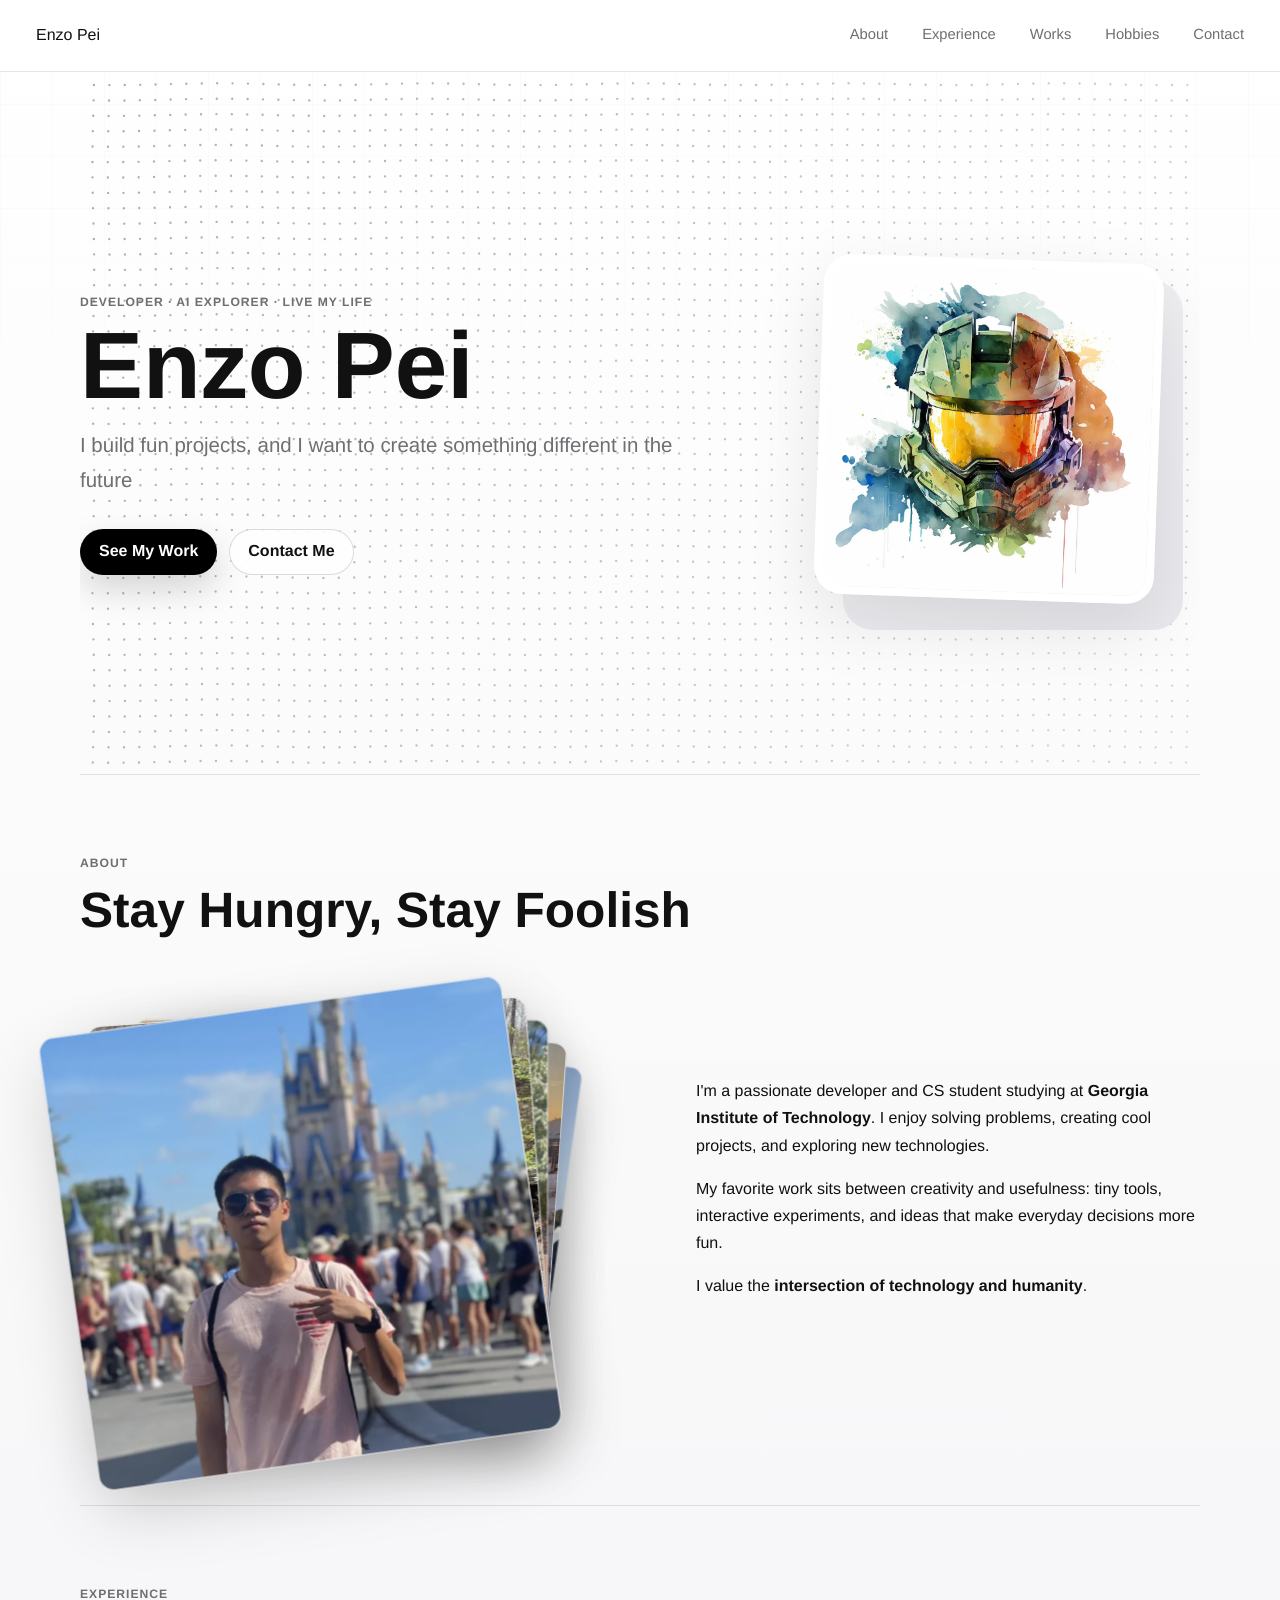
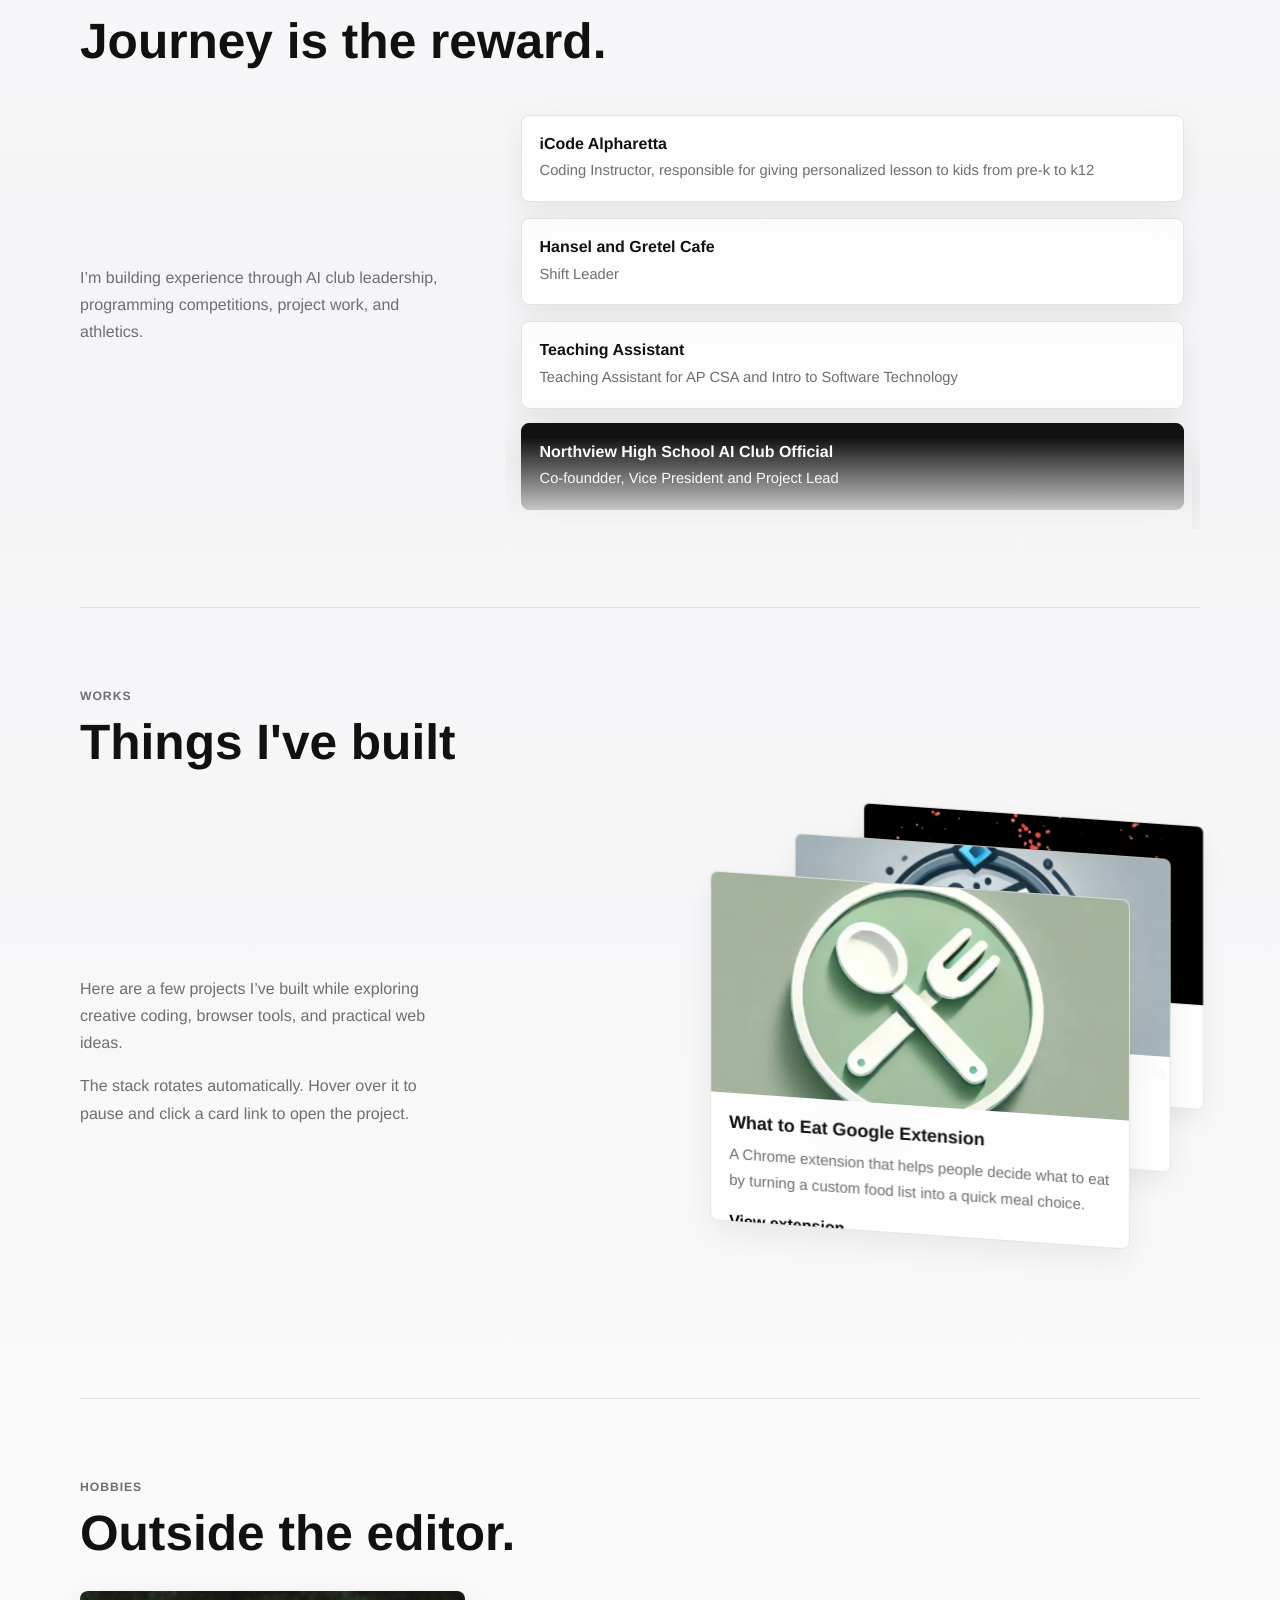
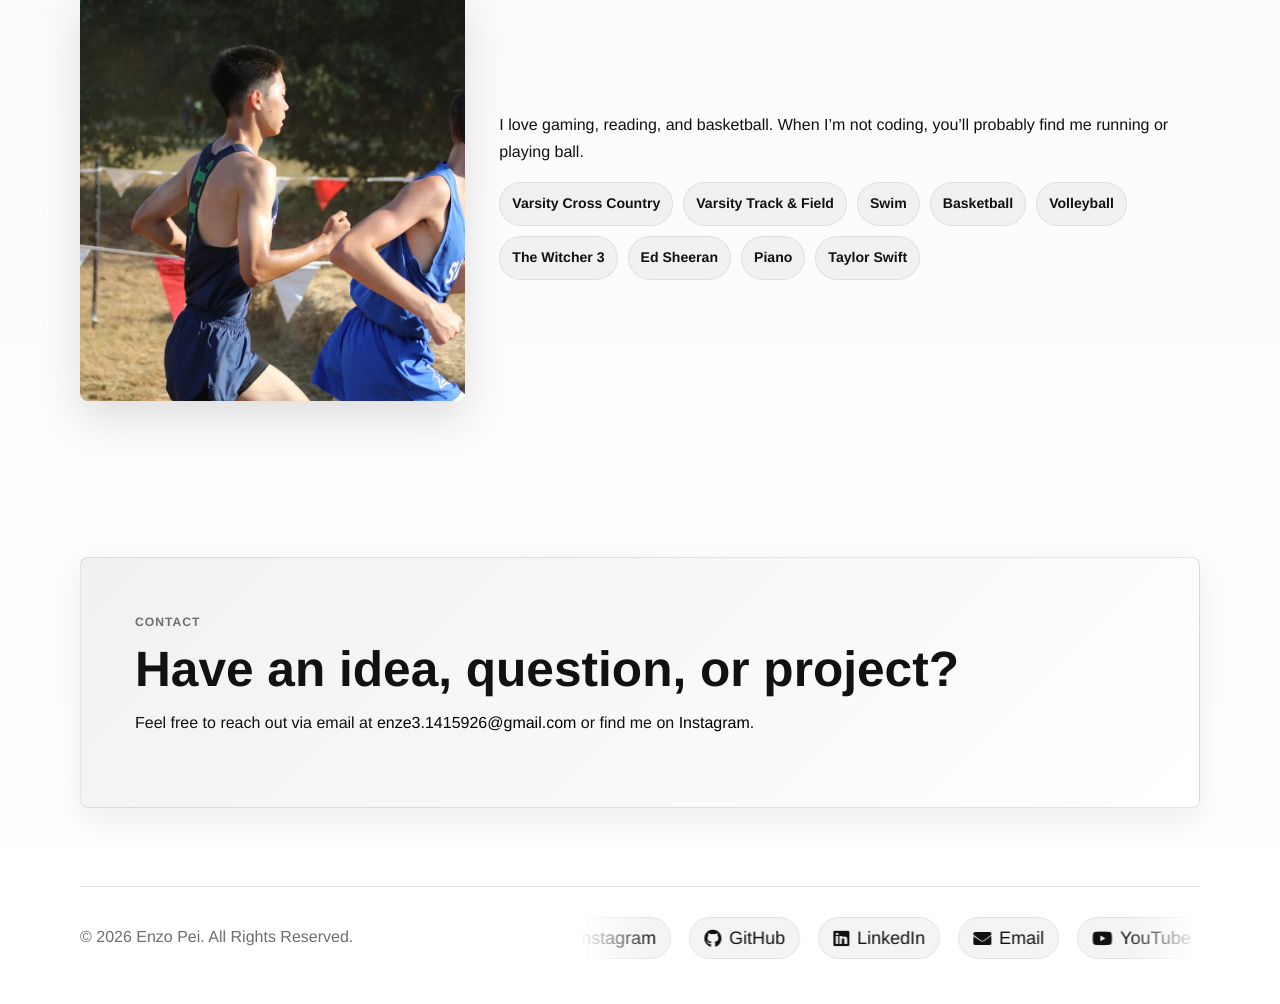
==== commit 0be11d5b: "Update index.html" ====
--- a/index.html
+++ b/index.html
@@ -20,9 +20,9 @@
   <header id="top" class="hero">
     <canvas class="dot-field" aria-hidden="true"></canvas>
     <div class="hero-copy">
-      <p class="eyebrow">Developer · AI Explorer · Student Athlete</p>
-      <h1 id="title">Hi, I'm <span>Enzo Pei</span>.</h1>
-      <p id="tagline">I build playful web projects, experiment with AI, and bring a runner's discipline to creative problem solving.</p>
+      <p class="eyebrow">Developer · AI Explorer · Live my Life</p>
+      <h1 id="title">Enzo Pei</h1>
+      <p id="tagline">I build fun projects, and I want to create something different in the future</p>
       <div class="hero-actions">
         <a class="button primary" href="#works">See My Work</a>
         <a class="button secondary" href="mailto:enze3.1415926@gmail.com">Contact Me</a>
@@ -36,7 +36,7 @@
   <section id="about">
     <div class="section-heading">
       <p class="eyebrow">About</p>
-      <h2>Curious by default, persistent by habit.</h2>
+      <h2>Stay Hungry, Stay Foolish</h2>
     </div>
     <div class="about-content">
       <div class="stack-container" data-photo-stack aria-label="About me photo stack">
@@ -67,8 +67,9 @@
         </div>
       </div>
       <div>
-        <p>I'm a passionate developer and high school student at Northview High School in Johns Creek, Georgia. I enjoy solving problems, creating cool projects, and exploring new technologies.</p>
+        <p>I'm a passionate developer and CS student studying at <strong>Georgia Institute of Technology</strong>. I enjoy solving problems, creating cool projects, and exploring new technologies.</p>
         <p>My favorite work sits between creativity and usefulness: tiny tools, interactive experiments, and ideas that make everyday decisions more fun.</p>
+        <p>I value the <strong>intersection of technology and humanity</strong>.</p>
       </div>
     </div>
   </section>
@@ -76,54 +77,58 @@
   <section id="experience">
     <div class="section-heading">
       <p class="eyebrow">Experience</p>
-      <h2>Competitions, clubs, and AI learning.</h2>
+      <h2>Journey is the reward.</h2>
     </div>
     <div class="experience-content">
       <div class="experience-copy">
-        <p>I’m building experience through AI club leadership, programming competitions, project work, and athletics. This list is designed to feel interactive without losing the clean black-and-white style.</p>
+        <p>I’m building experience through AI club leadership, programming competitions, project work, and athletics.</p>
       </div>
       <div class="scroll-list-container" data-animated-list tabindex="0" aria-label="Experience highlights">
         <div class="scroll-list">
+          
           <div class="animated-item" data-index="0">
+            <div class="item">
+              <p class="item-text"><strong>iCode Alpharetta</strong><span>Coding Instructor, responsible for giving personalized lesson to kids from pre-k to k12</span></p>
+            </div>
+          </div>
+          <div class="animated-item" data-index="1">
+            <div class="item">
+              <p class="item-text"><strong>Hansel and Gretel Cafe</strong><span>Shift Leader</span></p>
+            </div>
+          </div>
+          <div class="animated-item" data-index="2">
+            <div class="item">
+              <p class="item-text"><strong>Teaching Assistant</strong><span>Teaching Assistant for AP CSA and Intro to Software Technology</span></p>
+            </div>
+          </div>
+
+          <div class="animated-item" data-index="3">
             <div class="item selected">
-              <p class="item-text"><strong>Northview High School AI Club Official</strong><span>Helping build interest around practical AI projects and student-led exploration.</span></p>
-            </div>
-          </div>
-          <div class="animated-item" data-index="1">
+              <p class="item-text"><strong>Northview High School AI Club Official</strong><span>Co-foundder, Vice President and Project Lead</span></p>
+            </div>
+          </div>
+          <div class="animated-item" data-index="4">
             <div class="item">
               <p class="item-text"><strong>Blue Bridge National Programming Competition</strong><span>National Third Prize.</span></p>
             </div>
           </div>
-          <div class="animated-item" data-index="2">
+          <div class="animated-item" data-index="5">
             <div class="item">
               <p class="item-text"><strong>Blue Bridge Programming Competition</strong><span>Beijing Region First Prize.</span></p>
             </div>
           </div>
-          <div class="animated-item" data-index="3">
+          <div class="animated-item" data-index="6">
             <div class="item">
               <p class="item-text"><strong>National Student Artificial Intelligence Camp</strong><span>University of Chinese Academy of Sciences.</span></p>
             </div>
           </div>
-          <div class="animated-item" data-index="4">
-            <div class="item">
-              <p class="item-text"><strong>Dynamic Particle Hearts</strong><span>Designed and shipped an interactive creative coding project.</span></p>
-            </div>
-          </div>
-          <div class="animated-item" data-index="5">
-            <div class="item">
-              <p class="item-text"><strong>What to Eat Chrome Extension</strong><span>Built a small browser tool that turns a food list into a quick decision.</span></p>
-            </div>
-          </div>
-          <div class="animated-item" data-index="6">
-            <div class="item">
-              <p class="item-text"><strong>Varsity Cross Country</strong><span>Training consistency, endurance, and race-day focus.</span></p>
-            </div>
-          </div>
+          
           <div class="animated-item" data-index="7">
             <div class="item">
-              <p class="item-text"><strong>Varsity Track & Field</strong><span>800m and 1600m events.</span></p>
-            </div>
-          </div>
+              <p class="item-text"><strong>Varsity Cross Country and Track & Field</strong><span>Training consistency, endurance, and race-day focus.</span></p>
+            </div>
+          </div>
+          
         </div>
         <div class="top-gradient" aria-hidden="true"></div>
         <div class="bottom-gradient" aria-hidden="true"></div>
@@ -134,7 +139,7 @@
   <section id="works">
     <div class="section-heading">
       <p class="eyebrow">Works</p>
-      <h2>Things I've built and shipped.</h2>
+      <h2>Things I've built</h2>
     </div>
     <div class="works-showcase">
       <div class="works-intro">
@@ -185,12 +190,13 @@
         <div class="tag-list">
           <span>Varsity Cross Country</span>
           <span>Varsity Track & Field</span>
-          <span>800m</span>
-          <span>1600m</span>
           <span>Swim</span>
           <span>Basketball</span>
+          <span>Volleyball</span>
           <span>The Witcher 3</span>
-          <span>Alan Walker</span>
+          <span>Ed Sheeran</span>
+          <span>Piano</span>
+          <span>Taylor Swift</span>
         </div>
       </div>
     </div>
@@ -220,7 +226,7 @@
             </a>
           </li>
           <li class="logoloop__item">
-            <a class="logoloop__link" href="https://www.linkedin.com/in/enzo-pei/" target="_blank" rel="noopener noreferrer" aria-label="LinkedIn">
+            <a class="logoloop__link" href="https://www.linkedin.com/in/pei-enze-524a7029a/" target="_blank" rel="noopener noreferrer" aria-label="LinkedIn">
               <span class="logoloop__node"><i class="fab fa-linkedin"></i><span>LinkedIn</span></span>
             </a>
           </li>
--- a/styles.css
+++ b/styles.css
@@ -1,264 +1,825 @@
-/* General Styles */
+:root {
+  --bg: #f5f5f7;
+  --surface: #ffffff;
+  --surface-soft: #f1f1f3;
+  --text: #111111;
+  --muted: #6e6e73;
+  --accent: #000000;
+  --accent-strong: #333333;
+  --line: rgba(0, 0, 0, 0.1);
+  --shadow: 0 24px 70px rgba(0, 0, 0, 0.1);
+  --radius: 8px;
+}
+
+* {
+  box-sizing: border-box;
+}
+
+html {
+  scroll-behavior: smooth;
+}
+
 body {
-  font-family: 'Poppins', sans-serif;
+  margin: 0;
+  font-family: -apple-system, BlinkMacSystemFont, "SF Pro Display", "SF Pro Text", "Helvetica Neue", Arial, sans-serif;
+  color: var(--text);
+  background: linear-gradient(180deg, #ffffff 0%, var(--bg) 46%, #ffffff 100%);
+  line-height: 1.7;
+  -webkit-font-smoothing: antialiased;
+  text-rendering: geometricPrecision;
+}
+
+body::before {
+  content: "";
+  position: fixed;
+  inset: 0;
+  pointer-events: none;
+  background-image:
+    linear-gradient(rgba(0, 0, 0, 0.018) 1px, transparent 1px),
+    linear-gradient(90deg, rgba(0, 0, 0, 0.018) 1px, transparent 1px);
+  background-size: 52px 52px;
+  mask-image: linear-gradient(to bottom, black, transparent 54%);
+}
+
+a {
+  color: var(--accent);
+  text-decoration: none;
+}
+
+a:hover {
+  color: var(--accent-strong);
+}
+
+nav {
+  position: sticky;
+  top: 0;
+  z-index: 10;
+  display: flex;
+  justify-content: center;
+  align-items: center;
+  gap: 10px;
+  padding: 14px 24px;
+  background: rgba(255, 255, 255, 0.78);
+  border-bottom: 1px solid var(--line);
+  backdrop-filter: blur(18px);
+}
+
+nav a {
+  color: var(--muted);
+  font-size: 0.92rem;
+  font-weight: 500;
+  padding: 8px 12px;
+  border-radius: 999px;
+  transition: color 0.2s ease, background 0.2s ease, transform 0.2s ease;
+}
+
+nav a:hover {
+  color: var(--text);
+  background: rgba(0, 0, 0, 0.06);
+  transform: translateY(-1px);
+}
+
+nav .logo {
+  margin-right: auto;
+  color: var(--text);
+  background: transparent;
+  font-size: 1rem;
+}
+
+.hero,
+section,
+footer {
+  width: min(1120px, calc(100% - 40px));
+  margin-inline: auto;
+}
+
+.hero {
+  position: relative;
+  min-height: 78vh;
+  display: grid;
+  grid-template-columns: minmax(0, 1.2fr) minmax(280px, 0.8fr);
+  align-items: center;
+  gap: 64px;
+  padding: 86px 0 66px;
+  overflow: hidden;
+  isolation: isolate;
+}
+
+.dot-field {
+  position: absolute;
+  inset: 0;
+  z-index: 0;
+  width: 100%;
+  height: 100%;
+  opacity: 0.95;
+  pointer-events: none;
+}
+
+.hero-copy {
+  position: relative;
+  z-index: 1;
+  max-width: 710px;
+}
+
+.eyebrow {
+  margin: 0 0 10px;
+  color: var(--muted);
+  font-size: 0.76rem;
+  font-weight: 600;
+  letter-spacing: 0.08em;
+  text-transform: uppercase;
+}
+
+h1,
+h2,
+h3,
+p {
+  margin-top: 0;
+}
+
+h1 {
+  margin-bottom: 16px;
+  font-size: clamp(3rem, 8vw, 5.9rem);
+  line-height: 0.96;
+  letter-spacing: 0;
+}
+
+h1 span {
+  color: var(--text);
+}
+
+#tagline {
+  max-width: 640px;
+  margin-bottom: 30px;
+  color: var(--muted);
+  font-size: clamp(1.04rem, 2vw, 1.28rem);
+}
+
+.hero-actions {
+  display: flex;
+  flex-wrap: wrap;
+  gap: 12px;
+}
+
+.button {
+  display: inline-flex;
+  align-items: center;
+  justify-content: center;
+  min-height: 46px;
+  padding: 0 18px;
+  border: 1px solid rgba(0, 0, 0, 0.14);
+  border-radius: 999px;
+  font-weight: 600;
+  transition: transform 0.2s ease, box-shadow 0.2s ease, background 0.2s ease;
+}
+
+.button:hover {
+  transform: translateY(-2px);
+}
+
+.button.primary {
+  color: #ffffff;
+  background: var(--accent);
+  box-shadow: 0 14px 34px rgba(0, 0, 0, 0.16);
+}
+
+.button.primary:hover {
+  color: #ffffff;
+  background: #1d1d1f;
+}
+
+.button.secondary {
+  color: var(--text);
+  background: rgba(255, 255, 255, 0.74);
+  backdrop-filter: blur(14px);
+}
+
+.profile {
+  justify-self: center;
+  position: relative;
+  z-index: 1;
+}
+
+.profile::before {
+  content: "";
+  position: absolute;
+  inset: 22px -24px -22px 24px;
+  z-index: -1;
+  border-radius: 30px;
+  background: linear-gradient(145deg, #f5f5f7, #e8e8ed);
+}
+
+.profile img {
+  width: min(340px, 74vw);
+  aspect-ratio: 1;
+  object-fit: cover;
+  border: 8px solid #ffffff;
+  border-radius: 28px;
+  box-shadow: var(--shadow);
+  transform: rotate(2deg);
+}
+
+section {
+  padding: 78px 0;
+  border-top: 1px solid var(--line);
+}
+
+.section-heading {
+  max-width: 720px;
+  margin-bottom: 30px;
+}
+
+section h2 {
+  margin-bottom: 0;
+  font-size: clamp(2rem, 4vw, 3.1rem);
+  line-height: 1.08;
+  letter-spacing: 0;
+}
+
+.split {
+  display: grid;
+  grid-template-columns: minmax(240px, 0.55fr) minmax(0, 1fr);
+  gap: 34px;
+  align-items: center;
+}
+
+.about-content {
+  display: grid;
+  grid-template-columns: minmax(300px, 1fr) minmax(280px, 0.9fr);
+  gap: clamp(30px, 5vw, 56px);
+  align-items: center;
+}
+
+.stack-container {
+  position: relative;
+  width: 100%;
+  max-width: 470px;
+  min-height: clamp(340px, 38vw, 460px);
+  perspective: 700px;
+}
+
+.card-rotate {
+  position: absolute;
+  inset: 0;
+  width: 100%;
+  height: 100%;
+  cursor: grab;
+  touch-action: none;
+  transform-style: preserve-3d;
+  transition: transform 520ms cubic-bezier(0.2, 0.8, 0.2, 1), opacity 260ms ease;
+}
+
+.card-rotate.is-dragging {
+  cursor: grabbing;
+  transition: none;
+}
+
+.photo-stack-card {
+  width: 100%;
+  height: 100%;
+  overflow: hidden;
+  display: flex;
+  align-items: center;
+  justify-content: center;
+  background: #ffffff;
+  border: 1px solid rgba(0, 0, 0, 0.08);
+  border-radius: 16px;
+  box-shadow: 0 24px 70px rgba(0, 0, 0, 0.14);
+}
+
+.photo-stack-card img,
+.card-image {
+  width: 100%;
+  height: 100%;
+  object-fit: cover;
+  pointer-events: none;
+  user-select: none;
+  -webkit-user-drag: none;
+}
+
+.section-img {
+  width: 100%;
+  max-height: 410px;
+  display: block;
+  object-fit: cover;
+  border-radius: var(--radius);
+  box-shadow: 0 18px 44px rgba(0, 0, 0, 0.12);
+}
+
+.experience-content {
+  display: grid;
+  grid-template-columns: minmax(240px, 0.55fr) minmax(320px, 1fr);
+  gap: 42px;
+  align-items: center;
+}
+
+.experience-copy {
+  max-width: 380px;
+  color: var(--muted);
+}
+
+.scroll-list-container {
+  position: relative;
+  width: 100%;
+  min-width: 0;
+  border-radius: var(--radius);
+}
+
+.scroll-list-container:focus-visible {
+  outline: 2px solid var(--text);
+  outline-offset: 5px;
+}
+
+.scroll-list {
+  max-height: 430px;
+  overflow-y: auto;
+  padding: 16px;
+  scroll-behavior: smooth;
+}
+
+.scroll-list::-webkit-scrollbar {
+  width: 8px;
+}
+
+.scroll-list::-webkit-scrollbar-track {
+  background: rgba(0, 0, 0, 0.04);
+  border-radius: 999px;
+}
+
+.scroll-list::-webkit-scrollbar-thumb {
+  background: rgba(0, 0, 0, 0.28);
+  border-radius: 999px;
+}
+
+.animated-item {
+  cursor: pointer;
+  opacity: 0;
+  transform: scale(0.92);
+  transition: opacity 0.24s ease, transform 0.24s ease;
+}
+
+.animated-item.is-visible {
+  opacity: 1;
+  transform: scale(1);
+}
+
+.item {
+  padding: 18px;
+  margin-bottom: 1rem;
+  background: rgba(255, 255, 255, 0.76);
+  border: 1px solid var(--line);
+  border-radius: var(--radius);
+  box-shadow: 0 12px 34px rgba(0, 0, 0, 0.07);
+  backdrop-filter: blur(18px);
+  transition: background 0.2s ease, border-color 0.2s ease, transform 0.2s ease, box-shadow 0.2s ease;
+}
+
+.item:hover,
+.item.selected {
+  background: #111111;
+  border-color: #111111;
+  box-shadow: 0 18px 44px rgba(0, 0, 0, 0.16);
+  transform: translateY(-2px);
+}
+
+.item-text {
+  margin: 0;
+  color: var(--text);
+}
+
+.item-text strong,
+.item-text span {
+  display: block;
+}
+
+.item-text strong {
+  font-size: 1rem;
+  line-height: 1.35;
+}
+
+.item-text span {
+  margin-top: 5px;
+  color: var(--muted);
+  font-size: 0.92rem;
+  line-height: 1.55;
+}
+
+.item:hover .item-text,
+.item:hover .item-text span,
+.item.selected .item-text,
+.item.selected .item-text span {
+  color: #ffffff;
+}
+
+.top-gradient,
+.bottom-gradient {
+  position: absolute;
+  left: 0;
+  right: 8px;
+  pointer-events: none;
+  transition: opacity 0.25s ease;
+}
+
+.top-gradient {
+  top: 0;
+  height: 52px;
+  opacity: 0;
+  background: linear-gradient(to bottom, #f5f5f7, rgba(245, 245, 247, 0));
+}
+
+.bottom-gradient {
+  bottom: 0;
+  height: 92px;
+  opacity: 1;
+  background: linear-gradient(to top, #f5f5f7, rgba(245, 245, 247, 0));
+}
+
+.work-item,
+.contact-card {
+  background: rgba(255, 255, 255, 0.82);
+  border: 1px solid var(--line);
+  border-radius: var(--radius);
+  box-shadow: 0 12px 34px rgba(0, 0, 0, 0.07);
+  backdrop-filter: blur(18px);
+}
+
+.works-showcase {
+  display: grid;
+  grid-template-columns: minmax(240px, 0.68fr) minmax(420px, 1fr);
+  gap: 42px;
+  align-items: center;
+  min-height: 520px;
+}
+
+.works-intro {
+  max-width: 360px;
+  color: var(--muted);
+}
+
+.card-swap-container {
+  position: relative;
+  width: min(100%, 560px);
+  height: 430px;
+  justify-self: end;
+  perspective: 900px;
+  transform-style: preserve-3d;
+  overflow: visible;
+}
+
+.work-item {
+  display: flex;
+  flex-direction: column;
+  overflow: hidden;
+  transition: transform 0.2s ease, box-shadow 0.2s ease;
+}
+
+.work-item:hover {
+  transform: translateY(-5px);
+  box-shadow: var(--shadow);
+}
+
+.card-swap-container .work-item {
+  position: absolute;
+  top: 50%;
+  left: 50%;
+  width: min(420px, 82vw);
+  height: 350px;
+  transform: translate(-50%, -50%);
+  transform-origin: center center;
+  transform-style: preserve-3d;
+  will-change: transform, opacity;
+  backface-visibility: hidden;
+  -webkit-backface-visibility: hidden;
+}
+
+.card-swap-container .work-item:hover {
+  box-shadow: var(--shadow);
+}
+
+.card-swap-container .work-item.is-moving {
+  transition: transform 950ms cubic-bezier(0.23, 1, 0.32, 1), opacity 950ms ease;
+}
+
+.card-swap-container .work-item.is-flipping {
+  transition: transform 520ms cubic-bezier(0.2, 0.8, 0.2, 1), opacity 520ms ease;
+  box-shadow: 0 28px 70px rgba(0, 0, 0, 0.18);
+}
+
+.card-swap-container .work-item.is-dropping {
+  opacity: 0.45;
+}
+
+.work-item img {
+  width: 100%;
+  height: 220px;
+  border-radius: 0;
+  box-shadow: none;
+}
+
+.work-item h3,
+.work-item p,
+.work-item .text-link {
+  margin-inline: 18px;
+}
+
+.work-item h3 {
+  margin-top: 18px;
+  margin-bottom: 8px;
+  font-size: 1.12rem;
+  line-height: 1.3;
+}
+
+.work-item p {
+  color: var(--muted);
+  font-size: 0.94rem;
+}
+
+.text-link {
+  margin-top: auto;
+  margin-bottom: 18px;
+  font-weight: 700;
+}
+
+.tag-list {
+  display: flex;
+  flex-wrap: wrap;
+  gap: 10px;
+}
+
+.tag-list span {
+  padding: 9px 12px;
+  color: var(--text);
+  background: rgba(0, 0, 0, 0.045);
+  border: 1px solid rgba(0, 0, 0, 0.08);
+  border-radius: 999px;
+  font-size: 0.88rem;
+  font-weight: 700;
+}
+
+#contact {
+  border-top: 0;
+}
+
+.contact-card {
+  padding: clamp(28px, 5vw, 54px);
+  background:
+    linear-gradient(135deg, rgba(0, 0, 0, 0.055), rgba(255, 255, 255, 0.92)),
+    var(--surface);
+}
+
+.contact-card h2 {
+  margin-bottom: 14px;
+}
+
+footer {
+  display: flex;
+  justify-content: space-between;
+  align-items: center;
+  gap: 18px;
+  padding: 26px 0 42px;
+  color: var(--muted);
+  border-top: 1px solid var(--line);
+}
+
+footer p {
+  margin: 0;
+}
+
+.logoloop {
+  position: relative;
+  width: min(620px, 100%);
+  overflow: hidden;
+  --logoloop-gap: 18px;
+  --logoloop-logoHeight: 18px;
+  --logoloop-fadeColorAuto: #ffffff;
+}
+
+.logoloop--scale-hover {
+  padding-top: calc(var(--logoloop-logoHeight) * 0.18);
+  padding-bottom: calc(var(--logoloop-logoHeight) * 0.18);
+}
+
+.logoloop__track {
+  display: flex;
+  width: max-content;
+  will-change: transform;
+  user-select: none;
+  position: relative;
+  z-index: 0;
+}
+
+.logoloop__list {
+  display: flex;
+  align-items: center;
   margin: 0;
   padding: 0;
-  color: #333;
-  background: linear-gradient(to bottom, #f0f9ff, #e6f7f5, #ffffff); /* Soft gradient */
-  line-height: 1.6;
-}
-
-header {
-  text-align: center;
-  padding: 50px 20px;
-  background: rgba(255, 255, 255, 0.9);
-  color: #333;
-  box-shadow: 0 2px 4px rgba(0, 0, 0, 0.1);
-}
-
-header .profile img {
-  width: 120px;
-  height: 120px;
-  border-radius: 50%;
-  border: 3px solid #f0f0f0;
-  margin-bottom: 15px;
-}
-
-header h1 span {
-  color: #2a9d8f;
-}
-
-nav {
-  text-align: center;
-  padding: 15px 0;
-  background: rgba(255, 255, 255, 0.9);
-  box-shadow: 0 1px 4px rgba(0, 0, 0, 0.1);
-  position: sticky;
+  list-style: none;
+}
+
+.logoloop__item {
+  flex: 0 0 auto;
+  margin-right: var(--logoloop-gap);
+  font-size: var(--logoloop-logoHeight);
+  line-height: 1;
+}
+
+.logoloop__item:last-child {
+  margin-right: var(--logoloop-gap);
+}
+
+.logoloop__node {
+  display: inline-flex;
+  align-items: center;
+  gap: 8px;
+  transition: transform 0.3s cubic-bezier(0.4, 0, 0.2, 1);
+}
+
+.logoloop--scale-hover .logoloop__item {
+  overflow: visible;
+}
+
+.logoloop--scale-hover .logoloop__item:hover .logoloop__node {
+  transform: scale(1.12);
+  transform-origin: center center;
+}
+
+.logoloop__link {
+  display: inline-flex;
+  align-items: center;
+  min-height: 42px;
+  padding: 0 14px;
+  color: var(--text);
+  background: rgba(0, 0, 0, 0.045);
+  border: 1px solid rgba(0, 0, 0, 0.08);
+  border-radius: 999px;
+  text-decoration: none;
+  transition: opacity 0.2s ease, background 0.2s ease;
+}
+
+.logoloop__link:hover {
+  background: rgba(0, 0, 0, 0.08);
+  opacity: 0.9;
+}
+
+.logoloop__link:focus-visible {
+  outline: 2px solid currentColor;
+  outline-offset: 2px;
+}
+
+.logoloop--fade::before,
+.logoloop--fade::after {
+  content: "";
+  position: absolute;
   top: 0;
-  z-index: 1000;
-}
-
-nav a {
-  margin: 0 15px;
-  text-decoration: none;
-  color: #333;
-  font-weight: 600;
-  font-size: 1rem;
-}
-
-nav a:hover {
-  color: #2a9d8f;
-}
-
-section {
-  max-width: 800px;
-  margin: 40px auto;
-  padding: 20px 25px;
-  background: #ffffff;
-  border-radius: 8px;
-  box-shadow: 0 1px 4px rgba(0, 0, 0, 0.1);
-}
-
-section:nth-child(even) {
-  background: #f7fbfe;
-}
-
-section h2 {
-  color: #2a9d8f;
-  font-size: 1.8rem;
-  margin-bottom: 20px;
-}
-
-/* Layout for Text and Image Sections with Unique Layouts */
-.content-section {
-  display: flex;
-  flex-wrap: wrap;
-  justify-content: space-between;
-  gap: 30px;
-}
-
-.text-section {
-  flex: 1;
-  padding: 15px;
-}
-
-.image-section {
-  flex: 1;
-  text-align: center;
-}
-
-.section-img {
-  width: 100%;
-  max-width: 350px;
-  height: auto;
-  border-radius: 8px;
-  display: block;
-  margin-left: auto;
-  margin-right: auto;
-}
-
-/* Unique Layouts for Each Section */
-.about-layout {
-  flex-direction: row;
-}
-
-.experience-layout {
-  flex-direction: row-reverse;
-}
-
-.hobbies-layout {
-  flex-direction: column;
-  align-items: center;
-}
-
-.works-layout {
-  display: block;
-  text-align: center;
-}
-
-.contact-layout {
-  flex-direction: row-reverse;
-}
-
-/* Works Section Grid */
-#works .works-grid {
-  display: grid;
-  grid-template-columns: repeat(auto-fill, minmax(250px, 1fr));
-  gap: 20px;
-  margin-top: 30px;
-}
-
-#works .work-item {
-  background: #ffffff;
-  padding: 15px;
-  text-align: center;
-  border-radius: 8px;
-  box-shadow: 0 1px 4px rgba(0, 0, 0, 0.1);
-}
-
-#works .work-item img {
-  width: 100%;
-  height: 200px; /* Fixed height for uniform images */
-  object-fit: cover; /* Ensures images maintain their aspect ratio while filling space */
-  border-radius: 8px;
-  margin-bottom: 15px;
-}
-
-#works .work-item h3 {
-  color: #2a9d8f;
-  font-size: 1.2rem;
-  margin-top: 10px;
-}
-
-/* Footer */
-footer {
-  text-align: center;
-  padding: 20px;
-  background: #f7fbfe;
-  color: #333;
-  font-size: 0.9rem;
-  margin-top: 30px;
-}
-
-/* Social Media Icons */
-.social-links {
-  margin-top: 15px;
-}
-
-.social-links a {
-  margin: 0 15px;
-  color: #2a9d8f; /* Updated default color for visibility */
-  font-size: 1.5rem;
-  text-decoration: none;
-  transition: color 0.3s ease; /* Smooth color transition on hover */
-}
-
-.social-links a:hover {
-  color: #e76f51; /* Distinct hover color for better interactivity */
-}
-
-/* Mobile Styles */
-@media (max-width: 768px) {
-  /* Header */
-  header {
-    padding: 40px 20px;
-  }
-
-  header h1 {
-    font-size: 1.5rem;
-  }
-
-  header p {
-    font-size: 1rem;
-  }
-
-  /* Navigation */
+  bottom: 0;
+  width: clamp(24px, 12%, 92px);
+  pointer-events: none;
+  z-index: 10;
+}
+
+.logoloop--fade::before {
+  left: 0;
+  background: linear-gradient(
+    to right,
+    var(--logoloop-fadeColor, var(--logoloop-fadeColorAuto)) 0%,
+    rgba(255, 255, 255, 0) 100%
+  );
+}
+
+.logoloop--fade::after {
+  right: 0;
+  background: linear-gradient(
+    to left,
+    var(--logoloop-fadeColor, var(--logoloop-fadeColorAuto)) 0%,
+    rgba(255, 255, 255, 0) 100%
+  );
+}
+
+@media (prefers-reduced-motion: reduce) {
+  .logoloop__track {
+    transform: translate3d(0, 0, 0) !important;
+  }
+
+  .logoloop__node {
+    transition: none !important;
+  }
+}
+
+@media (max-width: 820px) {
+  nav {
+    justify-content: flex-start;
+    overflow-x: auto;
+  }
+
+  nav .logo {
+    margin-right: 0;
+  }
+
+  .hero {
+    min-height: auto;
+    grid-template-columns: 1fr;
+    gap: 34px;
+    padding-top: 52px;
+  }
+
+  .profile {
+    justify-self: start;
+  }
+
+  .profile img {
+    width: min(300px, 82vw);
+  }
+
+  .split,
+  .about-content,
+  .experience-content,
+  .works-showcase {
+    grid-template-columns: 1fr;
+  }
+
+  .stack-container {
+    max-width: 460px;
+    min-height: 430px;
+  }
+
+  .works-showcase {
+    min-height: 680px;
+  }
+
+  .works-intro {
+    max-width: none;
+  }
+
+  .card-swap-container {
+    justify-self: center;
+    width: 100%;
+    height: 450px;
+    transform: scale(0.92);
+  }
+
+  .work-item img {
+    height: 240px;
+  }
+
+  footer {
+    align-items: flex-start;
+    flex-direction: column;
+  }
+
+  .logoloop {
+    width: 100%;
+  }
+}
+
+@media (max-width: 520px) {
+  .hero,
+  section,
+  footer {
+    width: min(100% - 28px, 1120px);
+  }
+
+  nav {
+    padding: 10px 14px;
+  }
+
   nav a {
-    font-size: 0.9rem;
-    margin: 0 10px;
-  }
-
-  /* Sections */
+    padding: 7px 10px;
+    font-size: 0.84rem;
+    white-space: nowrap;
+  }
+
+  h1 {
+    font-size: 3rem;
+  }
+
+  .stack-container {
+    min-height: 350px;
+  }
+
   section {
-    padding: 15px;
-    margin: 20px auto;
-  }
-
-  section h2 {
-    font-size: 1.5rem;
-  }
-
-  /* Content Section */
-  .content-section {
-    flex-direction: column;
-    align-items: center;
-  }
-
-  /* Image and Text Sections */
-  .section-img {
-    max-width: 100%;
-  }
-
-  /* Works Grid */
-  #works .works-grid {
-    grid-template-columns: 1fr 1fr;
-  }
-
-  /* Footer */
-  footer {
-    padding: 20px;
-    font-size: 0.8rem;
-  }
-
-  /* Social Media Icons */
-  .social-links a {
-    font-size: 1.2rem;
-    margin: 0 10px;
-  }
-}
-
-/* Very Small Screens (Mobile Portrait) */
-@media (max-width: 480px) {
-  header h1 {
-    font-size: 1.3rem;
-  }
-
-  nav a {
-    font-size: 0.8rem;
-    margin: 0 8px;
-  }
-
-  section {
-    padding: 10px;
-    margin: 10px auto;
-  }
-
-  section h2 {
-    font-size: 1.3rem;
-  }
-
-  /* Works Grid for Small Screens */
-  #works .works-grid {
-    grid-template-columns: 1fr;
-  }
-}
+    padding: 56px 0;
+  }
+
+  .hero-actions,
+  .button {
+    width: 100%;
+  }
+
+  .work-item img {
+    height: 210px;
+  }
+
+  .works-showcase {
+    min-height: 610px;
+  }
+
+  .card-swap-container {
+    height: 410px;
+    transform: scale(0.78);
+  }
+
+  .card-swap-container .work-item {
+    width: min(390px, 92vw);
+    height: 340px;
+  }
+}
